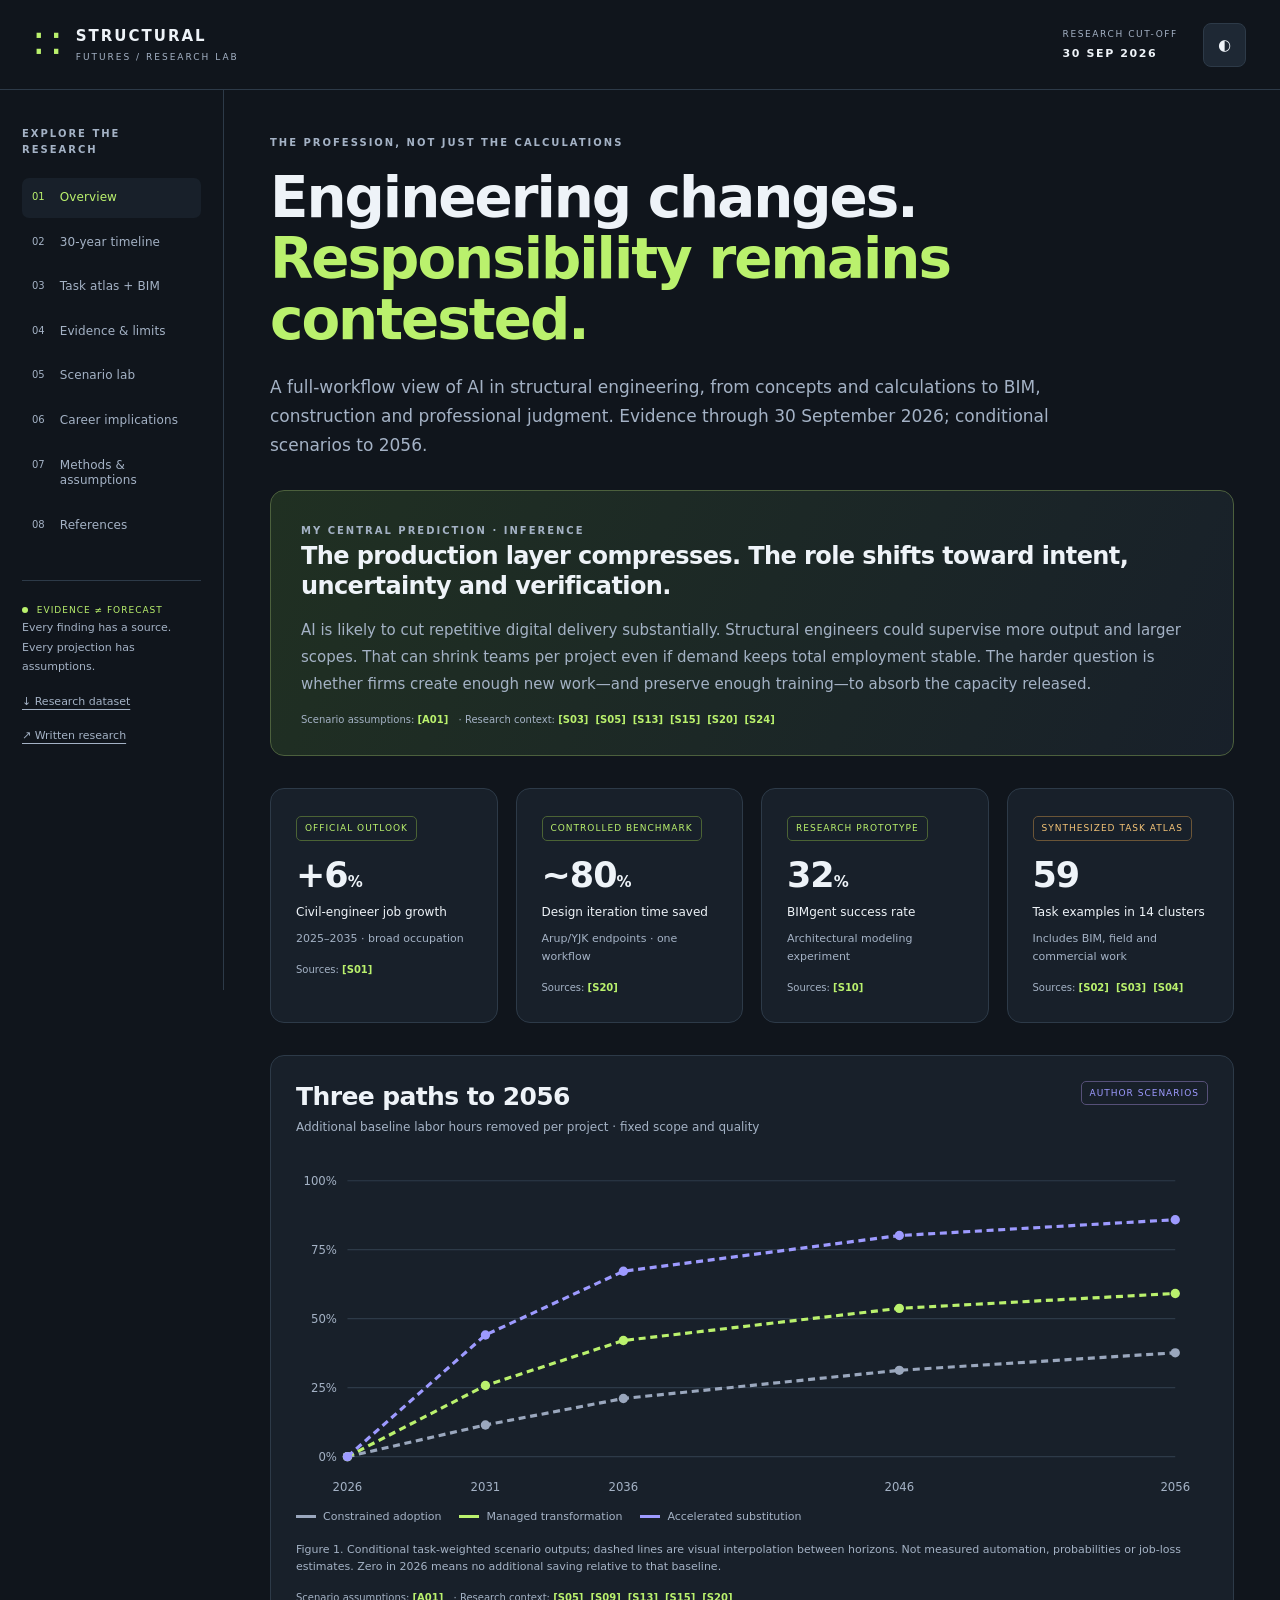
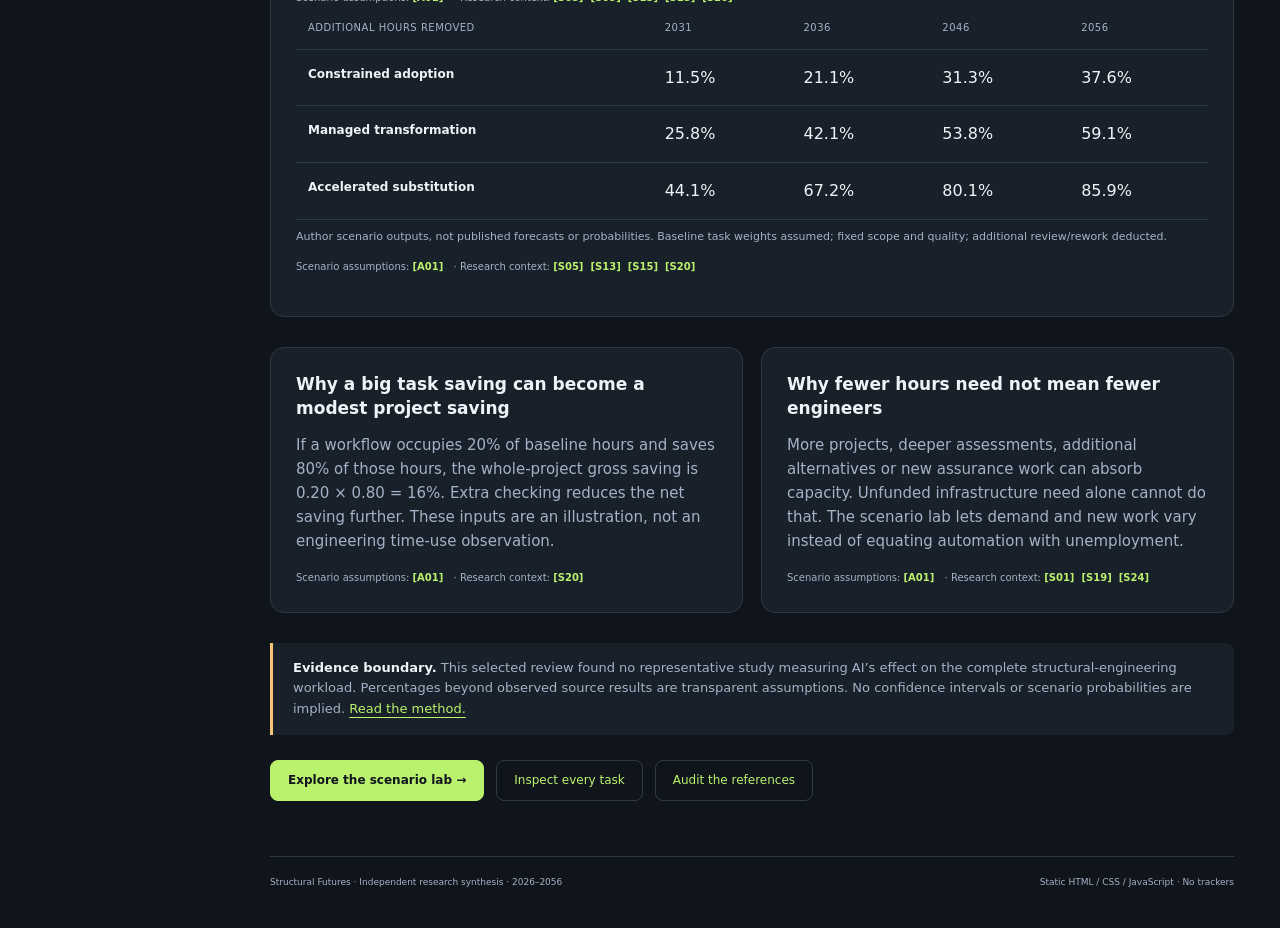
==== index.html @ 001694ef "Publish cited structural engineering AI dashboard and transparent 2026–2056 scenarios" ====
<!doctype html>
<html lang="en">
<head>
<meta charset="utf-8"><meta name="viewport" content="width=device-width,initial-scale=1">
<meta name="theme-color" content="#10151c"><meta name="description" content="Structural engineering in the age of AI: sourced research, a full task atlas including BIM, and transparent scenarios from 2026 to 2056.">
<title>Structural Futures — Engineering in the age of AI</title>
<link rel="stylesheet" href="styles.css">
<script defer src="data/research.js"></script><script defer src="model.js"></script><script defer src="app.js"></script>
</head>
<body>
<a class="skip" href="#main">Skip to content</a>
<header><a class="brand" href="#overview" aria-label="Structural Futures home"><span class="brand-mark" aria-hidden="true">∷</span><span>STRUCTURAL<span class="brand-sub">FUTURES / RESEARCH LAB</span></span></a><div class="header-right"><span class="status">RESEARCH CUT-OFF <b>30 SEP 2026</b></span><button id="theme" aria-label="Switch to light theme" title="Switch theme">◐</button></div></header>
<div class="shell"><aside><p class="nav-label">EXPLORE THE RESEARCH</p><nav aria-label="Research sections">
<a href="#overview">01 <span>Overview</span></a><a href="#timeline">02 <span>30-year timeline</span></a><a href="#tasks">03 <span>Task atlas + BIM</span></a><a href="#evidence">04 <span>Evidence & limits</span></a><a href="#scenarios">05 <span>Scenario lab</span></a><a href="#career">06 <span>Career implications</span></a><a href="#methods">07 <span>Methods & assumptions</span></a><a href="#references">08 <span>References</span></a>
</nav><div class="aside-note"><span class="dot"></span> EVIDENCE ≠ FORECAST<p>Every finding has a source.<br>Every projection has assumptions.</p></div><a class="download-link" href="data/research.json" download>↓ Research dataset</a><a class="download-link" href="RESEARCH.md">↗ Written research</a></aside>
<main id="main" tabindex="-1"><div id="content"></div><footer>Structural Futures · Independent research synthesis · 2026–2056 <span>Static HTML / CSS / JavaScript · No trackers</span></footer></main></div>
<noscript><p class="noscript">Enable JavaScript to explore the dashboard, or open <a href="RESEARCH.md">the complete written research</a>.</p></noscript>
</body></html>
---- styles.css ----
:root{color-scheme:dark;--bg:#10151c;--panel:#18202a;--panel2:#1e2834;--ink:#eef3f8;--muted:#a4b2c5;--line:#2d3a48;--lime:#baf16d;--violet:#9d9aff;--amber:#f5c477;--nav:224px;--radius:14px}
*{box-sizing:border-box}html{scroll-behavior:smooth}body{margin:0;background:var(--bg);color:var(--ink);font-family:Inter,ui-sans-serif,system-ui,-apple-system,BlinkMacSystemFont,"Segoe UI",sans-serif;line-height:1.6;font-size:15px}a{color:var(--lime);text-underline-offset:4px}button,input,select{font:inherit}button,select{cursor:pointer}button{background:var(--panel2);color:var(--ink);border:1px solid var(--line);border-radius:8px;padding:9px 14px}button:hover{border-color:var(--lime)}button:focus-visible,a:focus-visible,input:focus-visible,select:focus-visible,summary:focus-visible{outline:2px solid var(--lime);outline-offset:4px}header{height:90px;padding:0 34px;display:flex;align-items:center;justify-content:space-between;border-bottom:1px solid var(--line)}.brand{display:flex;align-items:center;gap:13px;color:var(--ink);text-decoration:none;font-weight:750;letter-spacing:2px;font-size:15px;line-height:1.4}.brand-mark{font-size:42px;color:var(--lime);font-weight:400}.brand-sub{display:block;font-size:9px;letter-spacing:2px;color:var(--muted);font-weight:500;margin-top:4px}.header-right{display:flex;align-items:center;gap:25px}.status{font-size:9px;letter-spacing:1.6px;color:var(--muted);display:grid}.status b{font-size:11px;color:var(--ink);margin-top:4px}.shell{display:flex;max-width:1800px;margin:auto}aside{flex:0 0 var(--nav);padding:36px 22px;border-right:1px solid var(--line);position:sticky;top:0;height:100vh}.nav-label,.eyebrow{font-size:10px;letter-spacing:2px;font-weight:650;color:var(--muted)}nav{display:grid;gap:5px;margin-top:20px}nav a{display:flex;gap:15px;color:var(--muted);text-decoration:none;font-size:10px;padding:12px 10px;border-radius:7px;line-height:1.3}nav a span{font-size:12px;letter-spacing:.1px}nav a.active{color:var(--lime);background:var(--panel)}nav a:hover{background:var(--panel)}.aside-note{border-top:1px solid var(--line);margin-top:35px;padding-top:22px;font-size:9px;letter-spacing:1px;color:var(--lime)}.aside-note p{font-size:11px;color:var(--muted);letter-spacing:0;line-height:1.8}.dot{display:inline-block;width:6px;height:6px;border-radius:50%;background:var(--lime);margin-right:5px}.download-link{display:block;font-size:11px;margin-top:16px;color:var(--muted)}main{min-width:0;flex:1;padding:45px 46px 20px}#content{max-width:1190px;margin:auto}h1,h2,h3,h4,p{margin-top:0}h1{font-size:clamp(36px,4.4vw,63px);line-height:1.08;letter-spacing:-2px;font-weight:650;margin:17px 0 23px}h2{font-size:25px;letter-spacing:-.6px;line-height:1.25;margin-bottom:16px}h3{font-size:17px;line-height:1.4;margin-bottom:12px}h4{font-size:13px}p{color:var(--muted)}.lead{font-size:17px;max-width:800px;line-height:1.7}.accent{color:var(--lime)}.section-intro{margin-bottom:30px}.tag,.badge{font-size:9px;text-transform:uppercase;letter-spacing:1px;padding:5px 8px;border:1px solid var(--line);border-radius:5px;color:var(--muted);display:inline-block;line-height:1.4}.badge.observed{color:var(--lime);border-color:#4b6335}.badge.forecast{color:var(--violet);border-color:#565078}.badge.inference{color:var(--amber);border-color:#6b5537}.card{background:var(--panel);border:1px solid var(--line);border-radius:var(--radius);padding:25px;min-width:0}.grid{display:grid;gap:18px}.grid.two{grid-template-columns:repeat(2,minmax(0,1fr))}.grid.three{grid-template-columns:repeat(3,minmax(0,1fr))}.grid.four{grid-template-columns:repeat(4,minmax(0,1fr))}.stats{margin:32px 0}.metric{font-size:35px;font-weight:650;letter-spacing:-1px;line-height:1.3;margin:12px 0 5px}.metric small{font-size:15px}.stat-label{color:var(--ink);font-size:12px}.stat-note{font-size:11px;color:var(--muted);margin:8px 0}.citations{font-size:10px;color:var(--muted);margin-top:12px;line-height:1.9}.citations a{color:var(--lime);white-space:nowrap;text-decoration:none;margin-right:7px;font-weight:650}.citations a:hover{text-decoration:underline}.block{margin:30px 0}.section-head{display:flex;align-items:flex-start;justify-content:space-between;gap:16px;margin-bottom:18px}.section-head h2{margin:0}.section-head p{font-size:12px;margin:6px 0 0}.notice{border-left:3px solid var(--amber);padding:15px 20px;background:var(--panel);font-size:13px;border-radius:0 8px 8px 0;margin:25px 0;color:var(--muted)}.notice strong{color:var(--ink)}.thesis{padding:26px 30px;border:1px solid #4c603d;background:linear-gradient(115deg,#203022,var(--panel));border-radius:var(--radius)}.thesis p{font-size:15px;line-height:1.8;margin:10px 0}.thesis h2{font-size:24px;color:var(--ink)}figure{margin:0;min-width:0}figcaption{font-size:11px;color:var(--muted);margin-top:15px}.chart{width:100%;display:block;overflow:visible}.legend{display:flex;flex-wrap:wrap;gap:18px;font-size:11px;color:var(--muted);margin:8px 0}.legend i{width:20px;height:3px;display:inline-block;vertical-align:middle;margin-right:7px}.table-wrap{overflow:auto}table{width:100%;border-collapse:collapse;font-size:12px;text-align:left}th{color:var(--muted);font-weight:500;font-size:10px;letter-spacing:.5px;text-transform:uppercase;padding:13px 12px;border-bottom:1px solid var(--line)}td{padding:15px 12px;border-bottom:1px solid var(--line);vertical-align:top}caption{text-align:left;color:var(--muted);font-size:11px;padding:8px 0 15px;caption-side:bottom}td strong{color:var(--ink)}.forecast-table td:nth-child(n+2){font-variant-numeric:tabular-nums;font-size:16px;color:var(--ink)}.controls{display:flex;flex-wrap:wrap;gap:12px;align-items:center}.controls label{font-size:11px;color:var(--muted)}select,input[type=search],input[type=number]{color:var(--ink);background:var(--bg);border:1px solid var(--line);padding:9px 11px;border-radius:7px;max-width:100%}.controls select{min-width:160px}.controls input[type=search]{min-width:220px;flex:1}.controls button.selected{color:var(--lime);border-color:var(--lime)}.timeline{display:grid;gap:18px}.timeline-row{display:grid;grid-template-columns:115px 1fr;gap:20px}.year{font-size:30px;color:var(--lime);font-weight:650;padding-top:20px;border-top:1px solid var(--line);letter-spacing:-1px}.year small{display:block;font-size:10px;color:var(--muted);font-weight:400;letter-spacing:0;margin-top:5px}.timeline-details{display:grid;grid-template-columns:1fr 1fr;gap:20px;border-top:1px solid var(--line);padding-top:15px;margin-top:20px}.timeline-details p{font-size:12px;margin:0}.timeline-details h4{margin-bottom:6px}.confidence{font-size:10px;color:var(--violet);margin-bottom:10px}.task{margin-bottom:14px}.task summary{cursor:pointer;display:flex;align-items:center;justify-content:space-between;gap:14px;list-style:none}.task summary::-webkit-details-marker{display:none}.task summary::after{content:'+';font-size:24px;color:var(--lime)}.task[open] summary::after{content:'−'}.task summary h3{margin:0}.task summary small{display:block;color:var(--muted);font-size:10px;font-weight:400;margin-top:5px}.task-body{border-top:1px solid var(--line);margin-top:18px;padding-top:18px}.task-body ul{padding-left:19px;font-size:12px;color:var(--muted);margin-top:0}.task-body li{margin-bottom:6px}.task-cols{display:grid;grid-template-columns:1fr 1fr;gap:22px}.task-body p{font-size:12px}.task-body h4{margin:12px 0 6px}.mini-bar{height:6px;background:var(--line);border-radius:6px;overflow:hidden}.mini-bar span{display:block;height:100%;background:var(--lime)}.weight-field{display:flex;align-items:center;gap:12px;margin-top:15px;color:var(--muted);font-size:11px}.weight-field input{width:75px}.source-card{margin-bottom:14px;scroll-margin-top:20px}.source-card.highlight{border-color:var(--lime)}.source-top{display:flex;justify-content:space-between;gap:15px;align-items:flex-start}.source-id{font-size:12px;color:var(--lime);font-family:monospace}.source-card h3{font-size:16px;margin:8px 0 7px}.source-meta{font-size:11px;color:var(--muted);margin-bottom:15px}.source-card p{font-size:12px;margin-bottom:9px}.source-card b{color:var(--ink)}.source-card .source-open{font-size:11px;white-space:nowrap}.evidence-card .metric{font-size:29px}.evidence-card p{font-size:12px}.evidence-card .limitation{padding-top:12px;border-top:1px solid var(--line);margin-top:12px}.range-field{margin:20px 0}.range-field label{display:flex;justify-content:space-between;font-size:12px;color:var(--muted);margin-bottom:9px}.range-field output{color:var(--lime);font-weight:650}input[type=range]{width:100%;accent-color:var(--lime)}.model-kpis{margin:20px 0}.model-kpis .card{padding:18px}.model-kpis .metric{font-size:30px}.scenario-card.selected{border-color:var(--lime)}.scenario-card button{margin-top:12px}.scenario-card p{font-size:12px}.scenario-card h3{font-size:15px}.formula{background:var(--bg);padding:20px;border:1px solid var(--line);border-radius:8px;color:var(--lime);font-size:18px;line-height:1.7;overflow:auto}.term-list{display:grid;grid-template-columns:40px 1fr;gap:8px 15px;font-size:12px;margin:18px 0}.term-list dt{color:var(--lime);font-family:monospace}.term-list dd{margin:0;color:var(--muted)}.check-list{padding-left:18px;font-size:13px;color:var(--muted)}.check-list li{margin-bottom:12px}.career-grid .card p{font-size:13px}.stage-number{font-size:11px;color:var(--lime);margin-bottom:10px}.chart-grid{display:grid;grid-template-columns:1.5fr 1fr;gap:20px}.empty{padding:30px;color:var(--muted)}.pillar{border-top:1px solid var(--line);padding:16px 0}.pillar h3{font-size:14px}.pillar p{font-size:12px}.button-row{display:flex;gap:12px;margin-top:24px;flex-wrap:wrap}.button-row a{padding:10px 17px;border:1px solid var(--line);border-radius:8px;text-decoration:none;font-size:12px}.button-row a:first-child{background:var(--lime);color:#10151c;border-color:var(--lime);font-weight:650}footer{max-width:1190px;margin:55px auto 0;padding:18px 0;border-top:1px solid var(--line);color:var(--muted);font-size:9px;display:flex;justify-content:space-between;gap:20px}.skip{position:absolute;left:15px;top:-70px;background:var(--lime);color:#111;padding:10px;z-index:10}.skip:focus{top:10px}.noscript{padding:30px}.subtle{font-size:11px}.strong{color:var(--ink)}.evidence-links{font-size:12px}.weight-total{font-size:11px;color:var(--muted);margin:15px 0}.table-note{color:var(--muted);font-size:11px}.light{color-scheme:light;--bg:#f3f5f0;--panel:#fff;--panel2:#edf1e9;--ink:#1f2a27;--muted:#5f6c63;--line:#d8dfd4;--lime:#477720;--violet:#625bb2;--amber:#926118}.light .thesis{background:linear-gradient(115deg,#e2ebd5,#fff)}.light .button-row a:first-child{color:#fff}.light .badge.observed{border-color:#9cbb87}.light .badge.forecast{border-color:#c1bcde}.light .badge.inference{border-color:#cfb98e}.light .skip{color:#fff}
@media(min-width:1500px){main{padding:55px 62px}}@media(max-width:1100px){:root{--nav:195px}main{padding:35px 26px}.grid.four{grid-template-columns:repeat(2,minmax(0,1fr))}.chart-grid{grid-template-columns:1fr}.grid.three{grid-template-columns:1fr}h1{font-size:45px}.grid.two{gap:15px}}@media(max-width:750px){header{height:75px;padding:0 18px}.status{display:none}.header-right{gap:10px}.shell{display:block}aside{position:static;height:auto;border-right:0;border-bottom:1px solid var(--line);padding:12px 15px}.nav-label,.aside-note,.download-link{display:none}nav{display:flex;overflow-x:auto;gap:6px;margin:0;padding:3px}nav a{flex:0 0 auto;padding:10px;font-size:9px;gap:8px}nav a span{font-size:11px}main{padding:28px 18px 15px}h1{font-size:39px;letter-spacing:-1.4px}.lead{font-size:15px}.card{padding:19px}.grid.two{grid-template-columns:1fr}.grid.four{gap:10px}.stats .card{padding:16px}.metric{font-size:30px}.stat-label{font-size:11px}.timeline-row{grid-template-columns:1fr;gap:10px}.year{padding-top:15px}.year small{display:inline;margin-left:12px}.timeline-details,.task-cols{grid-template-columns:1fr;gap:10px}.section-head{display:block}.section-head .controls{margin-top:15px}.controls input[type=search]{min-width:0;width:100%}.controls select{min-width:0;flex:1}.source-top{flex-wrap:wrap}.source-open{white-space:normal}.thesis{padding:21px}.section-head .badge{margin-top:12px}footer{display:block}footer span{display:block;margin-top:5px}.formula{font-size:15px}.brand{font-size:13px}.brand-sub{font-size:8px}td,th{padding:12px 9px}}
@media print{header,aside,footer,.controls,.button-row,#theme{display:none}body{background:white;color:black}main{padding:0}.card,.thesis,.notice{background:white;border-color:#ccc;break-inside:avoid}p,figcaption,.citations,.stat-note{color:#333}h1{font-size:32px}.chart text{fill:#333}a{color:#222}.grid.three{grid-template-columns:repeat(3,1fr)}.light{--bg:white;--ink:black;--muted:#333;--line:#ccc}.task-body{display:block}}
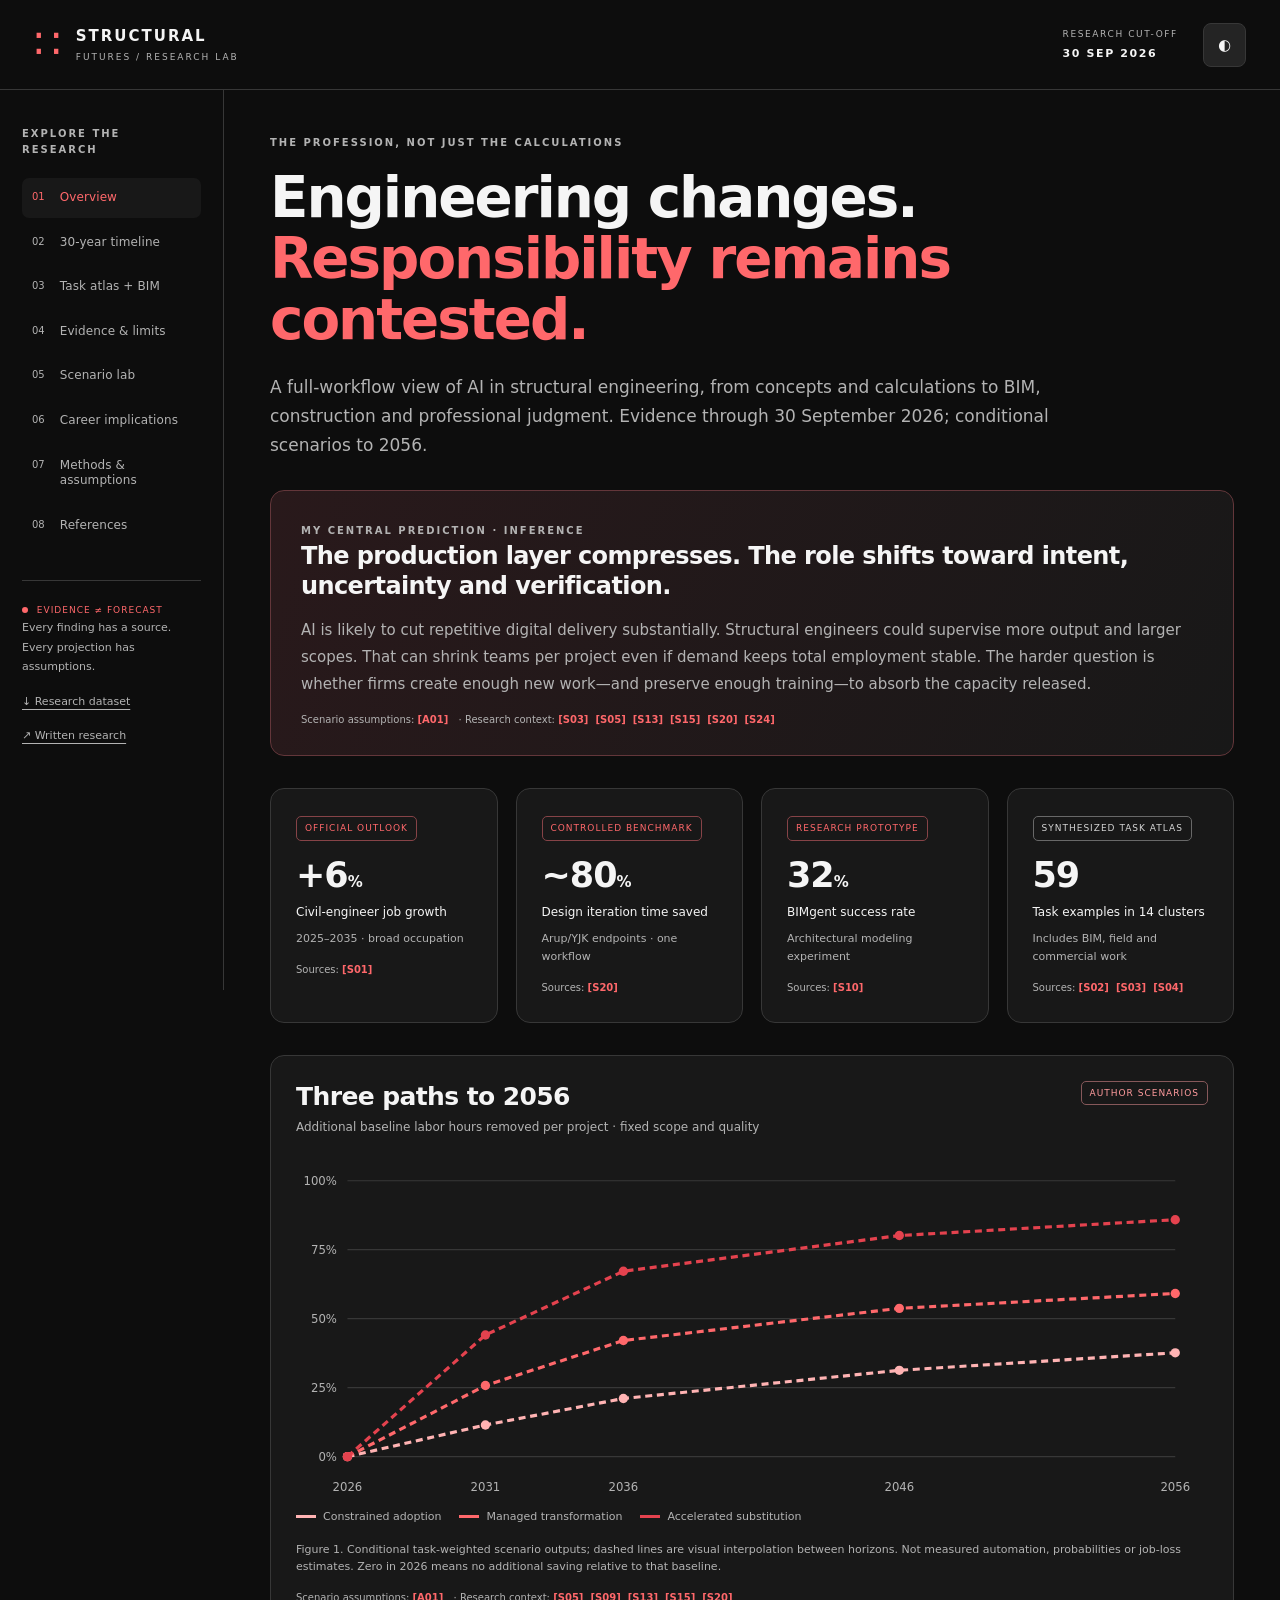
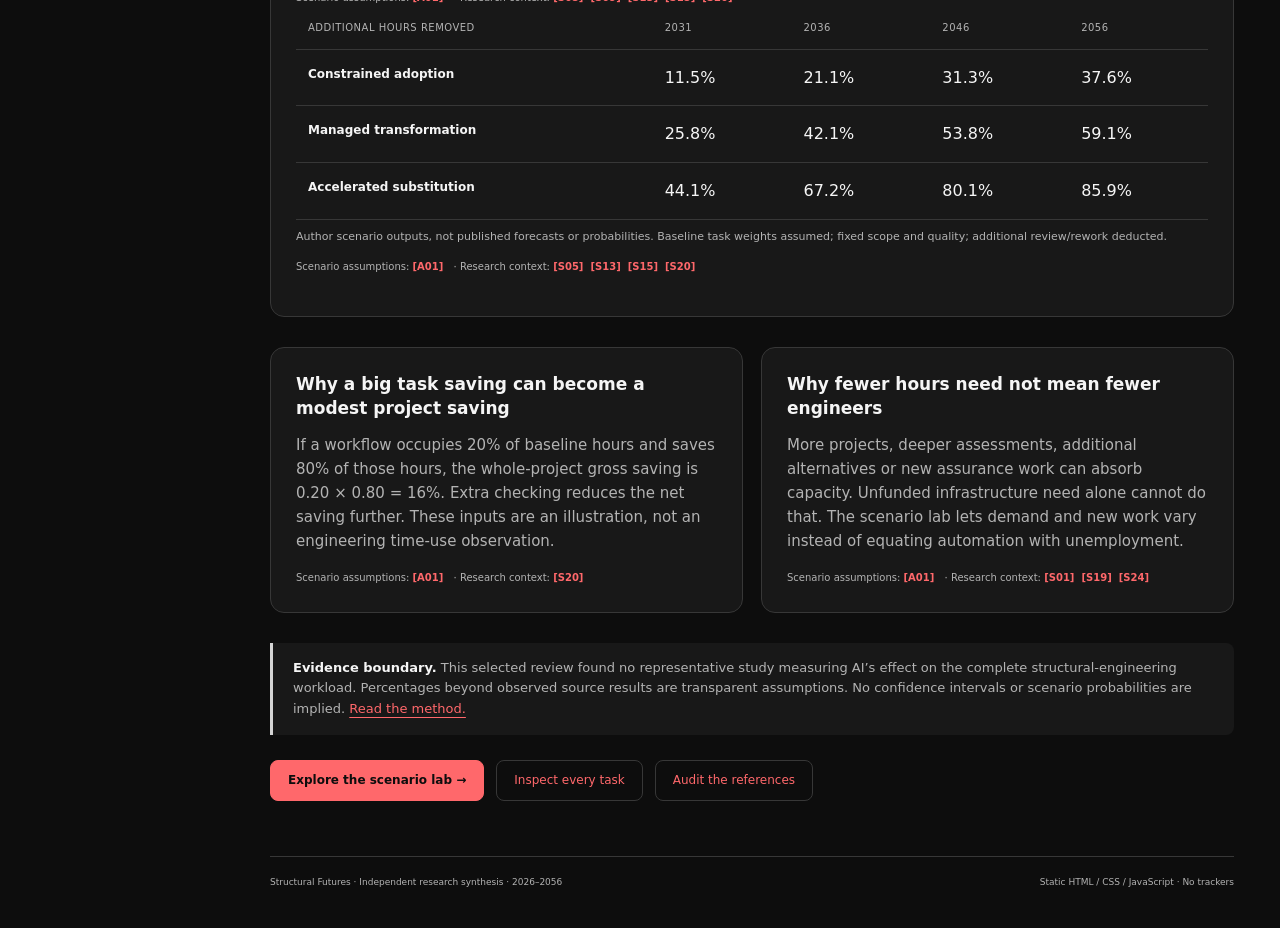
==== commit 3ee82726: "Use red accents and neutral black dashboard palette" ====
--- a/index.html
+++ b/index.html
@@ -2,10 +2,10 @@
 <html lang="en">
 <head>
 <meta charset="utf-8"><meta name="viewport" content="width=device-width,initial-scale=1">
-<meta name="theme-color" content="#10151c"><meta name="description" content="Structural engineering in the age of AI: sourced research, a full task atlas including BIM, and transparent scenarios from 2026 to 2056.">
+<meta name="theme-color" content="#0d0d0d"><meta name="description" content="Structural engineering in the age of AI: sourced research, a full task atlas including BIM, and transparent scenarios from 2026 to 2056.">
 <title>Structural Futures — Engineering in the age of AI</title>
-<link rel="stylesheet" href="styles.css">
-<script defer src="data/research.js"></script><script defer src="model.js"></script><script defer src="app.js"></script>
+<link rel="stylesheet" href="styles.css?v=20260930-red1">
+<script defer src="data/research.js?v=20260930-red1"></script><script defer src="model.js?v=20260930-red1"></script><script defer src="app.js?v=20260930-red1"></script>
 </head>
 <body>
 <a class="skip" href="#main">Skip to content</a>
--- a/styles.css
+++ b/styles.css
@@ -1,4 +1,4 @@
-:root{color-scheme:dark;--bg:#10151c;--panel:#18202a;--panel2:#1e2834;--ink:#eef3f8;--muted:#a4b2c5;--line:#2d3a48;--lime:#baf16d;--violet:#9d9aff;--amber:#f5c477;--nav:224px;--radius:14px}
-*{box-sizing:border-box}html{scroll-behavior:smooth}body{margin:0;background:var(--bg);color:var(--ink);font-family:Inter,ui-sans-serif,system-ui,-apple-system,BlinkMacSystemFont,"Segoe UI",sans-serif;line-height:1.6;font-size:15px}a{color:var(--lime);text-underline-offset:4px}button,input,select{font:inherit}button,select{cursor:pointer}button{background:var(--panel2);color:var(--ink);border:1px solid var(--line);border-radius:8px;padding:9px 14px}button:hover{border-color:var(--lime)}button:focus-visible,a:focus-visible,input:focus-visible,select:focus-visible,summary:focus-visible{outline:2px solid var(--lime);outline-offset:4px}header{height:90px;padding:0 34px;display:flex;align-items:center;justify-content:space-between;border-bottom:1px solid var(--line)}.brand{display:flex;align-items:center;gap:13px;color:var(--ink);text-decoration:none;font-weight:750;letter-spacing:2px;font-size:15px;line-height:1.4}.brand-mark{font-size:42px;color:var(--lime);font-weight:400}.brand-sub{display:block;font-size:9px;letter-spacing:2px;color:var(--muted);font-weight:500;margin-top:4px}.header-right{display:flex;align-items:center;gap:25px}.status{font-size:9px;letter-spacing:1.6px;color:var(--muted);display:grid}.status b{font-size:11px;color:var(--ink);margin-top:4px}.shell{display:flex;max-width:1800px;margin:auto}aside{flex:0 0 var(--nav);padding:36px 22px;border-right:1px solid var(--line);position:sticky;top:0;height:100vh}.nav-label,.eyebrow{font-size:10px;letter-spacing:2px;font-weight:650;color:var(--muted)}nav{display:grid;gap:5px;margin-top:20px}nav a{display:flex;gap:15px;color:var(--muted);text-decoration:none;font-size:10px;padding:12px 10px;border-radius:7px;line-height:1.3}nav a span{font-size:12px;letter-spacing:.1px}nav a.active{color:var(--lime);background:var(--panel)}nav a:hover{background:var(--panel)}.aside-note{border-top:1px solid var(--line);margin-top:35px;padding-top:22px;font-size:9px;letter-spacing:1px;color:var(--lime)}.aside-note p{font-size:11px;color:var(--muted);letter-spacing:0;line-height:1.8}.dot{display:inline-block;width:6px;height:6px;border-radius:50%;background:var(--lime);margin-right:5px}.download-link{display:block;font-size:11px;margin-top:16px;color:var(--muted)}main{min-width:0;flex:1;padding:45px 46px 20px}#content{max-width:1190px;margin:auto}h1,h2,h3,h4,p{margin-top:0}h1{font-size:clamp(36px,4.4vw,63px);line-height:1.08;letter-spacing:-2px;font-weight:650;margin:17px 0 23px}h2{font-size:25px;letter-spacing:-.6px;line-height:1.25;margin-bottom:16px}h3{font-size:17px;line-height:1.4;margin-bottom:12px}h4{font-size:13px}p{color:var(--muted)}.lead{font-size:17px;max-width:800px;line-height:1.7}.accent{color:var(--lime)}.section-intro{margin-bottom:30px}.tag,.badge{font-size:9px;text-transform:uppercase;letter-spacing:1px;padding:5px 8px;border:1px solid var(--line);border-radius:5px;color:var(--muted);display:inline-block;line-height:1.4}.badge.observed{color:var(--lime);border-color:#4b6335}.badge.forecast{color:var(--violet);border-color:#565078}.badge.inference{color:var(--amber);border-color:#6b5537}.card{background:var(--panel);border:1px solid var(--line);border-radius:var(--radius);padding:25px;min-width:0}.grid{display:grid;gap:18px}.grid.two{grid-template-columns:repeat(2,minmax(0,1fr))}.grid.three{grid-template-columns:repeat(3,minmax(0,1fr))}.grid.four{grid-template-columns:repeat(4,minmax(0,1fr))}.stats{margin:32px 0}.metric{font-size:35px;font-weight:650;letter-spacing:-1px;line-height:1.3;margin:12px 0 5px}.metric small{font-size:15px}.stat-label{color:var(--ink);font-size:12px}.stat-note{font-size:11px;color:var(--muted);margin:8px 0}.citations{font-size:10px;color:var(--muted);margin-top:12px;line-height:1.9}.citations a{color:var(--lime);white-space:nowrap;text-decoration:none;margin-right:7px;font-weight:650}.citations a:hover{text-decoration:underline}.block{margin:30px 0}.section-head{display:flex;align-items:flex-start;justify-content:space-between;gap:16px;margin-bottom:18px}.section-head h2{margin:0}.section-head p{font-size:12px;margin:6px 0 0}.notice{border-left:3px solid var(--amber);padding:15px 20px;background:var(--panel);font-size:13px;border-radius:0 8px 8px 0;margin:25px 0;color:var(--muted)}.notice strong{color:var(--ink)}.thesis{padding:26px 30px;border:1px solid #4c603d;background:linear-gradient(115deg,#203022,var(--panel));border-radius:var(--radius)}.thesis p{font-size:15px;line-height:1.8;margin:10px 0}.thesis h2{font-size:24px;color:var(--ink)}figure{margin:0;min-width:0}figcaption{font-size:11px;color:var(--muted);margin-top:15px}.chart{width:100%;display:block;overflow:visible}.legend{display:flex;flex-wrap:wrap;gap:18px;font-size:11px;color:var(--muted);margin:8px 0}.legend i{width:20px;height:3px;display:inline-block;vertical-align:middle;margin-right:7px}.table-wrap{overflow:auto}table{width:100%;border-collapse:collapse;font-size:12px;text-align:left}th{color:var(--muted);font-weight:500;font-size:10px;letter-spacing:.5px;text-transform:uppercase;padding:13px 12px;border-bottom:1px solid var(--line)}td{padding:15px 12px;border-bottom:1px solid var(--line);vertical-align:top}caption{text-align:left;color:var(--muted);font-size:11px;padding:8px 0 15px;caption-side:bottom}td strong{color:var(--ink)}.forecast-table td:nth-child(n+2){font-variant-numeric:tabular-nums;font-size:16px;color:var(--ink)}.controls{display:flex;flex-wrap:wrap;gap:12px;align-items:center}.controls label{font-size:11px;color:var(--muted)}select,input[type=search],input[type=number]{color:var(--ink);background:var(--bg);border:1px solid var(--line);padding:9px 11px;border-radius:7px;max-width:100%}.controls select{min-width:160px}.controls input[type=search]{min-width:220px;flex:1}.controls button.selected{color:var(--lime);border-color:var(--lime)}.timeline{display:grid;gap:18px}.timeline-row{display:grid;grid-template-columns:115px 1fr;gap:20px}.year{font-size:30px;color:var(--lime);font-weight:650;padding-top:20px;border-top:1px solid var(--line);letter-spacing:-1px}.year small{display:block;font-size:10px;color:var(--muted);font-weight:400;letter-spacing:0;margin-top:5px}.timeline-details{display:grid;grid-template-columns:1fr 1fr;gap:20px;border-top:1px solid var(--line);padding-top:15px;margin-top:20px}.timeline-details p{font-size:12px;margin:0}.timeline-details h4{margin-bottom:6px}.confidence{font-size:10px;color:var(--violet);margin-bottom:10px}.task{margin-bottom:14px}.task summary{cursor:pointer;display:flex;align-items:center;justify-content:space-between;gap:14px;list-style:none}.task summary::-webkit-details-marker{display:none}.task summary::after{content:'+';font-size:24px;color:var(--lime)}.task[open] summary::after{content:'−'}.task summary h3{margin:0}.task summary small{display:block;color:var(--muted);font-size:10px;font-weight:400;margin-top:5px}.task-body{border-top:1px solid var(--line);margin-top:18px;padding-top:18px}.task-body ul{padding-left:19px;font-size:12px;color:var(--muted);margin-top:0}.task-body li{margin-bottom:6px}.task-cols{display:grid;grid-template-columns:1fr 1fr;gap:22px}.task-body p{font-size:12px}.task-body h4{margin:12px 0 6px}.mini-bar{height:6px;background:var(--line);border-radius:6px;overflow:hidden}.mini-bar span{display:block;height:100%;background:var(--lime)}.weight-field{display:flex;align-items:center;gap:12px;margin-top:15px;color:var(--muted);font-size:11px}.weight-field input{width:75px}.source-card{margin-bottom:14px;scroll-margin-top:20px}.source-card.highlight{border-color:var(--lime)}.source-top{display:flex;justify-content:space-between;gap:15px;align-items:flex-start}.source-id{font-size:12px;color:var(--lime);font-family:monospace}.source-card h3{font-size:16px;margin:8px 0 7px}.source-meta{font-size:11px;color:var(--muted);margin-bottom:15px}.source-card p{font-size:12px;margin-bottom:9px}.source-card b{color:var(--ink)}.source-card .source-open{font-size:11px;white-space:nowrap}.evidence-card .metric{font-size:29px}.evidence-card p{font-size:12px}.evidence-card .limitation{padding-top:12px;border-top:1px solid var(--line);margin-top:12px}.range-field{margin:20px 0}.range-field label{display:flex;justify-content:space-between;font-size:12px;color:var(--muted);margin-bottom:9px}.range-field output{color:var(--lime);font-weight:650}input[type=range]{width:100%;accent-color:var(--lime)}.model-kpis{margin:20px 0}.model-kpis .card{padding:18px}.model-kpis .metric{font-size:30px}.scenario-card.selected{border-color:var(--lime)}.scenario-card button{margin-top:12px}.scenario-card p{font-size:12px}.scenario-card h3{font-size:15px}.formula{background:var(--bg);padding:20px;border:1px solid var(--line);border-radius:8px;color:var(--lime);font-size:18px;line-height:1.7;overflow:auto}.term-list{display:grid;grid-template-columns:40px 1fr;gap:8px 15px;font-size:12px;margin:18px 0}.term-list dt{color:var(--lime);font-family:monospace}.term-list dd{margin:0;color:var(--muted)}.check-list{padding-left:18px;font-size:13px;color:var(--muted)}.check-list li{margin-bottom:12px}.career-grid .card p{font-size:13px}.stage-number{font-size:11px;color:var(--lime);margin-bottom:10px}.chart-grid{display:grid;grid-template-columns:1.5fr 1fr;gap:20px}.empty{padding:30px;color:var(--muted)}.pillar{border-top:1px solid var(--line);padding:16px 0}.pillar h3{font-size:14px}.pillar p{font-size:12px}.button-row{display:flex;gap:12px;margin-top:24px;flex-wrap:wrap}.button-row a{padding:10px 17px;border:1px solid var(--line);border-radius:8px;text-decoration:none;font-size:12px}.button-row a:first-child{background:var(--lime);color:#10151c;border-color:var(--lime);font-weight:650}footer{max-width:1190px;margin:55px auto 0;padding:18px 0;border-top:1px solid var(--line);color:var(--muted);font-size:9px;display:flex;justify-content:space-between;gap:20px}.skip{position:absolute;left:15px;top:-70px;background:var(--lime);color:#111;padding:10px;z-index:10}.skip:focus{top:10px}.noscript{padding:30px}.subtle{font-size:11px}.strong{color:var(--ink)}.evidence-links{font-size:12px}.weight-total{font-size:11px;color:var(--muted);margin:15px 0}.table-note{color:var(--muted);font-size:11px}.light{color-scheme:light;--bg:#f3f5f0;--panel:#fff;--panel2:#edf1e9;--ink:#1f2a27;--muted:#5f6c63;--line:#d8dfd4;--lime:#477720;--violet:#625bb2;--amber:#926118}.light .thesis{background:linear-gradient(115deg,#e2ebd5,#fff)}.light .button-row a:first-child{color:#fff}.light .badge.observed{border-color:#9cbb87}.light .badge.forecast{border-color:#c1bcde}.light .badge.inference{border-color:#cfb98e}.light .skip{color:#fff}
+:root{color-scheme:dark;--bg:#0d0d0d;--panel:#181818;--panel2:#242424;--ink:#f5f5f5;--muted:#b3b3b3;--line:#373737;--accent:#ff686b;--forecast:#ff9b9d;--inference:#d4d4d4;--scenario-slow:#ffb3b3;--scenario-central:#ff686b;--scenario-fast:#e4424e;--nav:224px;--radius:14px}
+*{box-sizing:border-box}html{scroll-behavior:smooth}body{margin:0;background:var(--bg);color:var(--ink);font-family:Inter,ui-sans-serif,system-ui,-apple-system,BlinkMacSystemFont,"Segoe UI",sans-serif;line-height:1.6;font-size:15px}a{color:var(--accent);text-underline-offset:4px}button,input,select{font:inherit}button,select{cursor:pointer}button{background:var(--panel2);color:var(--ink);border:1px solid var(--line);border-radius:8px;padding:9px 14px}button:hover{border-color:var(--accent)}button:focus-visible,a:focus-visible,input:focus-visible,select:focus-visible,summary:focus-visible{outline:2px solid var(--accent);outline-offset:4px}header{height:90px;padding:0 34px;display:flex;align-items:center;justify-content:space-between;border-bottom:1px solid var(--line)}.brand{display:flex;align-items:center;gap:13px;color:var(--ink);text-decoration:none;font-weight:750;letter-spacing:2px;font-size:15px;line-height:1.4}.brand-mark{font-size:42px;color:var(--accent);font-weight:400}.brand-sub{display:block;font-size:9px;letter-spacing:2px;color:var(--muted);font-weight:500;margin-top:4px}.header-right{display:flex;align-items:center;gap:25px}.status{font-size:9px;letter-spacing:1.6px;color:var(--muted);display:grid}.status b{font-size:11px;color:var(--ink);margin-top:4px}.shell{display:flex;max-width:1800px;margin:auto}aside{flex:0 0 var(--nav);padding:36px 22px;border-right:1px solid var(--line);position:sticky;top:0;height:100vh}.nav-label,.eyebrow{font-size:10px;letter-spacing:2px;font-weight:650;color:var(--muted)}nav{display:grid;gap:5px;margin-top:20px}nav a{display:flex;gap:15px;color:var(--muted);text-decoration:none;font-size:10px;padding:12px 10px;border-radius:7px;line-height:1.3}nav a span{font-size:12px;letter-spacing:.1px}nav a.active{color:var(--accent);background:var(--panel)}nav a:hover{background:var(--panel)}.aside-note{border-top:1px solid var(--line);margin-top:35px;padding-top:22px;font-size:9px;letter-spacing:1px;color:var(--accent)}.aside-note p{font-size:11px;color:var(--muted);letter-spacing:0;line-height:1.8}.dot{display:inline-block;width:6px;height:6px;border-radius:50%;background:var(--accent);margin-right:5px}.download-link{display:block;font-size:11px;margin-top:16px;color:var(--muted)}main{min-width:0;flex:1;padding:45px 46px 20px}#content{max-width:1190px;margin:auto}h1,h2,h3,h4,p{margin-top:0}h1{font-size:clamp(36px,4.4vw,63px);line-height:1.08;letter-spacing:-2px;font-weight:650;margin:17px 0 23px}h2{font-size:25px;letter-spacing:-.6px;line-height:1.25;margin-bottom:16px}h3{font-size:17px;line-height:1.4;margin-bottom:12px}h4{font-size:13px}p{color:var(--muted)}.lead{font-size:17px;max-width:800px;line-height:1.7}.accent{color:var(--accent)}.section-intro{margin-bottom:30px}.tag,.badge{font-size:9px;text-transform:uppercase;letter-spacing:1px;padding:5px 8px;border:1px solid var(--line);border-radius:5px;color:var(--muted);display:inline-block;line-height:1.4}.badge.observed{color:var(--accent);border-color:#864347}.badge.forecast{color:var(--forecast);border-color:#86585a}.badge.inference{color:var(--inference);border-color:#686868}.card{background:var(--panel);border:1px solid var(--line);border-radius:var(--radius);padding:25px;min-width:0}.grid{display:grid;gap:18px}.grid.two{grid-template-columns:repeat(2,minmax(0,1fr))}.grid.three{grid-template-columns:repeat(3,minmax(0,1fr))}.grid.four{grid-template-columns:repeat(4,minmax(0,1fr))}.stats{margin:32px 0}.metric{font-size:35px;font-weight:650;letter-spacing:-1px;line-height:1.3;margin:12px 0 5px}.metric small{font-size:15px}.stat-label{color:var(--ink);font-size:12px}.stat-note{font-size:11px;color:var(--muted);margin:8px 0}.citations{font-size:10px;color:var(--muted);margin-top:12px;line-height:1.9}.citations a{color:var(--accent);white-space:nowrap;text-decoration:none;margin-right:7px;font-weight:650}.citations a:hover{text-decoration:underline}.block{margin:30px 0}.section-head{display:flex;align-items:flex-start;justify-content:space-between;gap:16px;margin-bottom:18px}.section-head h2{margin:0}.section-head p{font-size:12px;margin:6px 0 0}.notice{border-left:3px solid var(--inference);padding:15px 20px;background:var(--panel);font-size:13px;border-radius:0 8px 8px 0;margin:25px 0;color:var(--muted)}.notice strong{color:var(--ink)}.thesis{padding:26px 30px;border:1px solid #63363a;background:linear-gradient(115deg,#29191b,var(--panel));border-radius:var(--radius)}.thesis p{font-size:15px;line-height:1.8;margin:10px 0}.thesis h2{font-size:24px;color:var(--ink)}figure{margin:0;min-width:0}figcaption{font-size:11px;color:var(--muted);margin-top:15px}.chart{width:100%;display:block;overflow:visible}.legend{display:flex;flex-wrap:wrap;gap:18px;font-size:11px;color:var(--muted);margin:8px 0}.legend i{width:20px;height:3px;display:inline-block;vertical-align:middle;margin-right:7px}.table-wrap{overflow:auto}table{width:100%;border-collapse:collapse;font-size:12px;text-align:left}th{color:var(--muted);font-weight:500;font-size:10px;letter-spacing:.5px;text-transform:uppercase;padding:13px 12px;border-bottom:1px solid var(--line)}td{padding:15px 12px;border-bottom:1px solid var(--line);vertical-align:top}caption{text-align:left;color:var(--muted);font-size:11px;padding:8px 0 15px;caption-side:bottom}td strong{color:var(--ink)}.forecast-table td:nth-child(n+2){font-variant-numeric:tabular-nums;font-size:16px;color:var(--ink)}.controls{display:flex;flex-wrap:wrap;gap:12px;align-items:center}.controls label{font-size:11px;color:var(--muted)}select,input[type=search],input[type=number]{color:var(--ink);background:var(--bg);border:1px solid var(--line);padding:9px 11px;border-radius:7px;max-width:100%}.controls select{min-width:160px}.controls input[type=search]{min-width:220px;flex:1}.controls button.selected{color:var(--accent);border-color:var(--accent)}.timeline{display:grid;gap:18px}.timeline-row{display:grid;grid-template-columns:115px 1fr;gap:20px}.year{font-size:30px;color:var(--accent);font-weight:650;padding-top:20px;border-top:1px solid var(--line);letter-spacing:-1px}.year small{display:block;font-size:10px;color:var(--muted);font-weight:400;letter-spacing:0;margin-top:5px}.timeline-details{display:grid;grid-template-columns:1fr 1fr;gap:20px;border-top:1px solid var(--line);padding-top:15px;margin-top:20px}.timeline-details p{font-size:12px;margin:0}.timeline-details h4{margin-bottom:6px}.confidence{font-size:10px;color:var(--forecast);margin-bottom:10px}.task{margin-bottom:14px}.task summary{cursor:pointer;display:flex;align-items:center;justify-content:space-between;gap:14px;list-style:none}.task summary::-webkit-details-marker{display:none}.task summary::after{content:'+';font-size:24px;color:var(--accent)}.task[open] summary::after{content:'−'}.task summary h3{margin:0}.task summary small{display:block;color:var(--muted);font-size:10px;font-weight:400;margin-top:5px}.task-body{border-top:1px solid var(--line);margin-top:18px;padding-top:18px}.task-body ul{padding-left:19px;font-size:12px;color:var(--muted);margin-top:0}.task-body li{margin-bottom:6px}.task-cols{display:grid;grid-template-columns:1fr 1fr;gap:22px}.task-body p{font-size:12px}.task-body h4{margin:12px 0 6px}.mini-bar{height:6px;background:var(--line);border-radius:6px;overflow:hidden}.mini-bar span{display:block;height:100%;background:var(--accent)}.weight-field{display:flex;align-items:center;gap:12px;margin-top:15px;color:var(--muted);font-size:11px}.weight-field input{width:75px}.source-card{margin-bottom:14px;scroll-margin-top:20px}.source-card.highlight{border-color:var(--accent)}.source-top{display:flex;justify-content:space-between;gap:15px;align-items:flex-start}.source-id{font-size:12px;color:var(--accent);font-family:monospace}.source-card h3{font-size:16px;margin:8px 0 7px}.source-meta{font-size:11px;color:var(--muted);margin-bottom:15px}.source-card p{font-size:12px;margin-bottom:9px}.source-card b{color:var(--ink)}.source-card .source-open{font-size:11px;white-space:nowrap}.evidence-card .metric{font-size:29px}.evidence-card p{font-size:12px}.evidence-card .limitation{padding-top:12px;border-top:1px solid var(--line);margin-top:12px}.range-field{margin:20px 0}.range-field label{display:flex;justify-content:space-between;font-size:12px;color:var(--muted);margin-bottom:9px}.range-field output{color:var(--accent);font-weight:650}input[type=range]{width:100%;accent-color:var(--accent)}.model-kpis{margin:20px 0}.model-kpis .card{padding:18px}.model-kpis .metric{font-size:30px}.scenario-card.selected{border-color:var(--accent)}.scenario-card button{margin-top:12px}.scenario-card p{font-size:12px}.scenario-card h3{font-size:15px}.formula{background:var(--bg);padding:20px;border:1px solid var(--line);border-radius:8px;color:var(--accent);font-size:18px;line-height:1.7;overflow:auto}.term-list{display:grid;grid-template-columns:40px 1fr;gap:8px 15px;font-size:12px;margin:18px 0}.term-list dt{color:var(--accent);font-family:monospace}.term-list dd{margin:0;color:var(--muted)}.check-list{padding-left:18px;font-size:13px;color:var(--muted)}.check-list li{margin-bottom:12px}.career-grid .card p{font-size:13px}.stage-number{font-size:11px;color:var(--accent);margin-bottom:10px}.chart-grid{display:grid;grid-template-columns:1.5fr 1fr;gap:20px}.empty{padding:30px;color:var(--muted)}.pillar{border-top:1px solid var(--line);padding:16px 0}.pillar h3{font-size:14px}.pillar p{font-size:12px}.button-row{display:flex;gap:12px;margin-top:24px;flex-wrap:wrap}.button-row a{padding:10px 17px;border:1px solid var(--line);border-radius:8px;text-decoration:none;font-size:12px}.button-row a:first-child{background:var(--accent);color:#0d0d0d;border-color:var(--accent);font-weight:650}footer{max-width:1190px;margin:55px auto 0;padding:18px 0;border-top:1px solid var(--line);color:var(--muted);font-size:9px;display:flex;justify-content:space-between;gap:20px}.skip{position:absolute;left:15px;top:-70px;background:var(--accent);color:#111;padding:10px;z-index:10}.skip:focus{top:10px}.noscript{padding:30px}.subtle{font-size:11px}.strong{color:var(--ink)}.evidence-links{font-size:12px}.weight-total{font-size:11px;color:var(--muted);margin:15px 0}.table-note{color:var(--muted);font-size:11px}.light{color-scheme:light;--bg:#f5f5f5;--panel:#fff;--panel2:#ededed;--ink:#171717;--muted:#606060;--line:#d5d5d5;--accent:#b5222b;--forecast:#a42a32;--inference:#595959;--scenario-slow:#9b353a;--scenario-central:#d12b36;--scenario-fast:#741c26}.light .thesis{background:linear-gradient(115deg,#f9e3e4,#fff)}.light .button-row a:first-child{color:#fff}.light .badge.observed{border-color:#d99599}.light .badge.forecast{border-color:#d7a1a5}.light .badge.inference{border-color:#b5b5b5}.light .skip{color:#fff}
 @media(min-width:1500px){main{padding:55px 62px}}@media(max-width:1100px){:root{--nav:195px}main{padding:35px 26px}.grid.four{grid-template-columns:repeat(2,minmax(0,1fr))}.chart-grid{grid-template-columns:1fr}.grid.three{grid-template-columns:1fr}h1{font-size:45px}.grid.two{gap:15px}}@media(max-width:750px){header{height:75px;padding:0 18px}.status{display:none}.header-right{gap:10px}.shell{display:block}aside{position:static;height:auto;border-right:0;border-bottom:1px solid var(--line);padding:12px 15px}.nav-label,.aside-note,.download-link{display:none}nav{display:flex;overflow-x:auto;gap:6px;margin:0;padding:3px}nav a{flex:0 0 auto;padding:10px;font-size:9px;gap:8px}nav a span{font-size:11px}main{padding:28px 18px 15px}h1{font-size:39px;letter-spacing:-1.4px}.lead{font-size:15px}.card{padding:19px}.grid.two{grid-template-columns:1fr}.grid.four{gap:10px}.stats .card{padding:16px}.metric{font-size:30px}.stat-label{font-size:11px}.timeline-row{grid-template-columns:1fr;gap:10px}.year{padding-top:15px}.year small{display:inline;margin-left:12px}.timeline-details,.task-cols{grid-template-columns:1fr;gap:10px}.section-head{display:block}.section-head .controls{margin-top:15px}.controls input[type=search]{min-width:0;width:100%}.controls select{min-width:0;flex:1}.source-top{flex-wrap:wrap}.source-open{white-space:normal}.thesis{padding:21px}.section-head .badge{margin-top:12px}footer{display:block}footer span{display:block;margin-top:5px}.formula{font-size:15px}.brand{font-size:13px}.brand-sub{font-size:8px}td,th{padding:12px 9px}}
 @media print{header,aside,footer,.controls,.button-row,#theme{display:none}body{background:white;color:black}main{padding:0}.card,.thesis,.notice{background:white;border-color:#ccc;break-inside:avoid}p,figcaption,.citations,.stat-note{color:#333}h1{font-size:32px}.chart text{fill:#333}a{color:#222}.grid.three{grid-template-columns:repeat(3,1fr)}.light{--bg:white;--ink:black;--muted:#333;--line:#ccc}.task-body{display:block}}
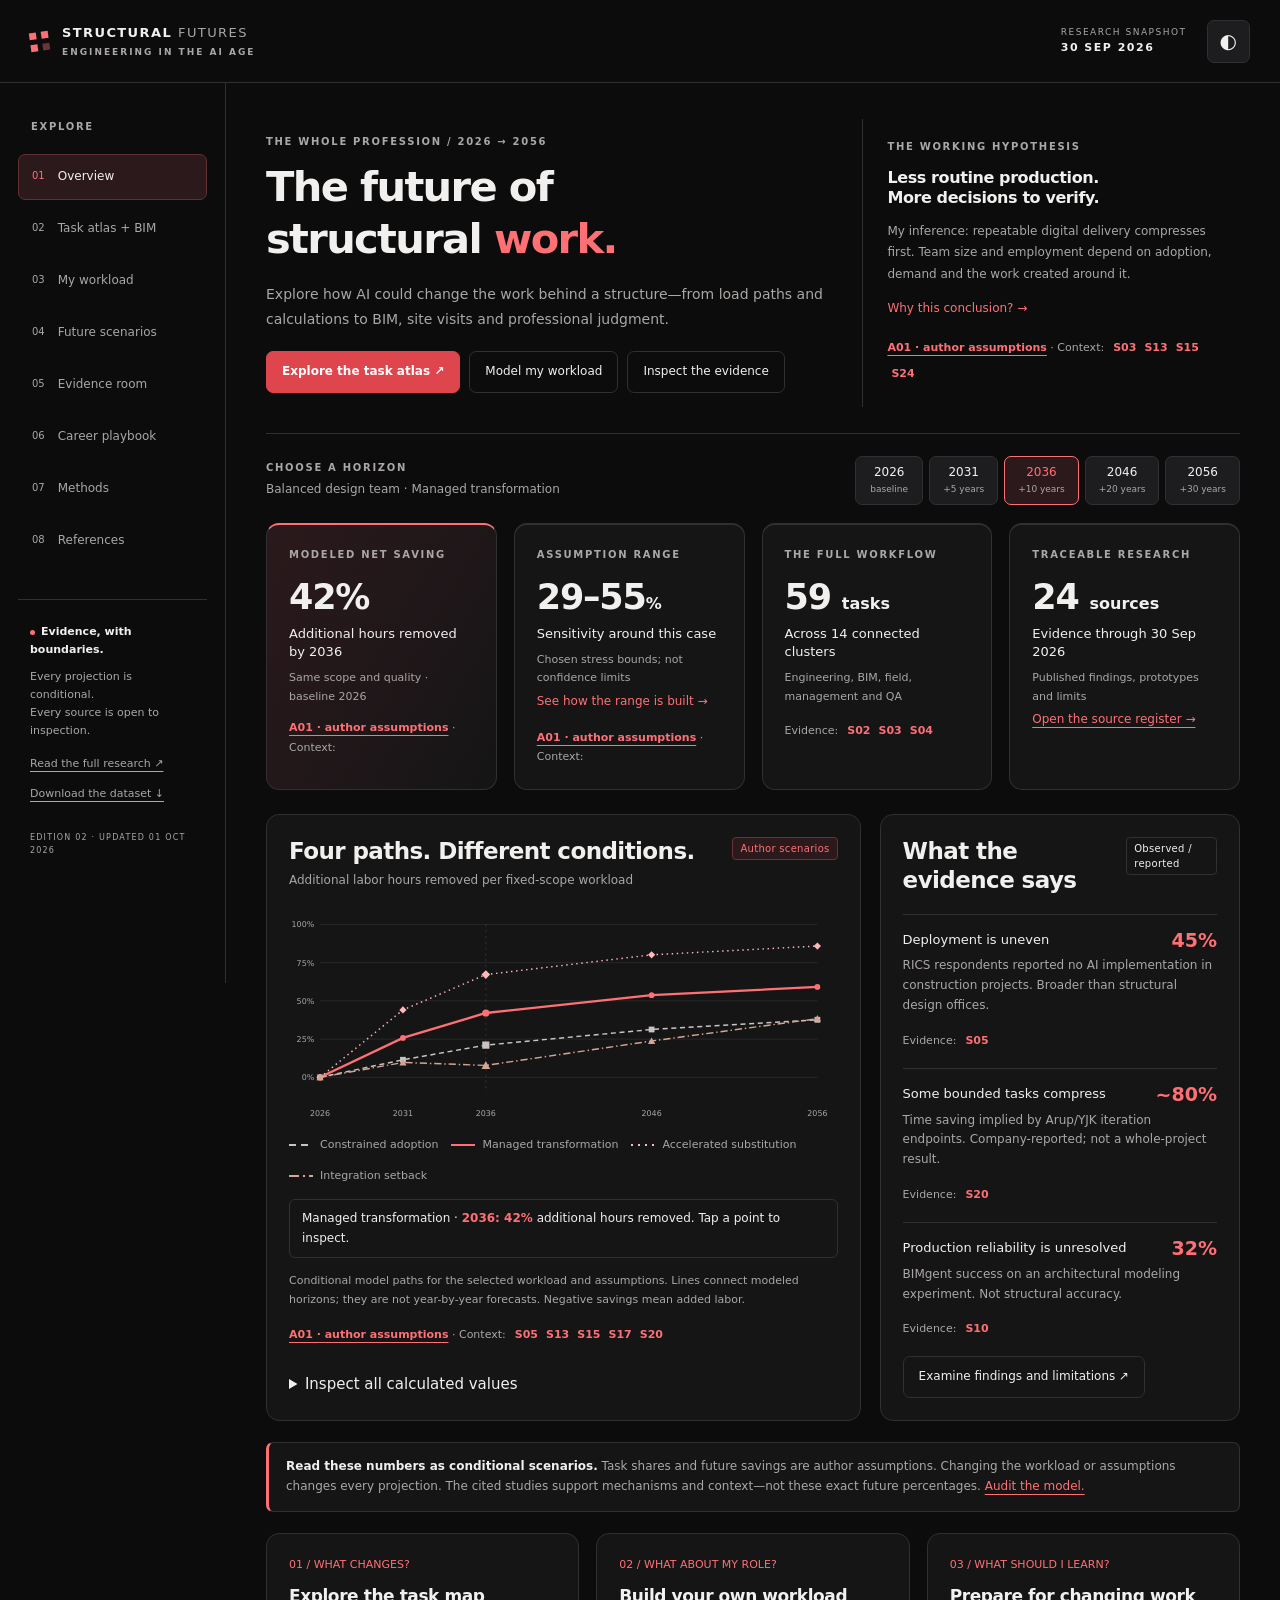
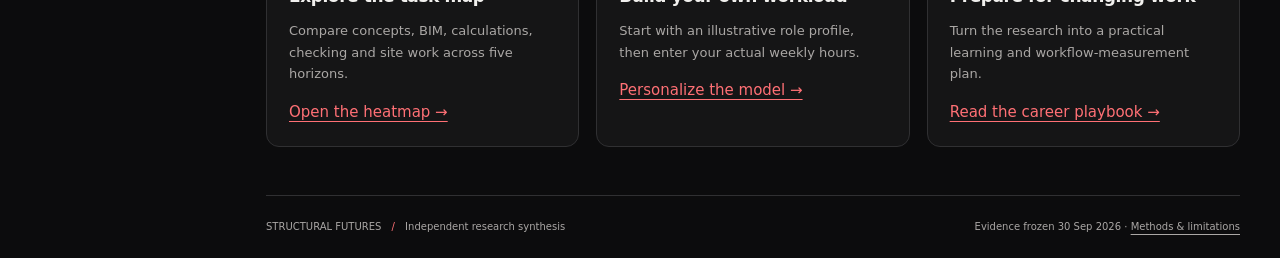
==== commit 9e574cb4: "Revamp Structural Futures with workload profiles, task heatmap and transparent scenario sensitivity" ====
--- a/index.html
+++ b/index.html
@@ -1,18 +1,18 @@
 <!doctype html>
-<html lang="en">
-<head>
+<html lang="en"><head>
 <meta charset="utf-8"><meta name="viewport" content="width=device-width,initial-scale=1">
-<meta name="theme-color" content="#0d0d0d"><meta name="description" content="Structural engineering in the age of AI: sourced research, a full task atlas including BIM, and transparent scenarios from 2026 to 2056.">
-<title>Structural Futures — Engineering in the age of AI</title>
-<link rel="stylesheet" href="styles.css?v=20260930-red1">
-<script defer src="data/research.js?v=20260930-red1"></script><script defer src="model.js?v=20260930-red1"></script><script defer src="app.js?v=20260930-red1"></script>
-</head>
-<body>
+<meta name="theme-color" content="#0c0c0d"><meta name="description" content="Explore how AI could reshape structural engineering: a cited task atlas, personal workload lab, and transparent future scenarios.">
+<title>Structural Futures — An atlas of engineering in the AI age</title>
+<link rel="stylesheet" href="styles.css?v=20261001-v2">
+<script defer src="data/research.js?v=20261001-v2"></script><script defer src="model.js?v=20261001-v2"></script><script defer src="app.js?v=20261001-v2"></script>
+</head><body>
 <a class="skip" href="#main">Skip to content</a>
-<header><a class="brand" href="#overview" aria-label="Structural Futures home"><span class="brand-mark" aria-hidden="true">∷</span><span>STRUCTURAL<span class="brand-sub">FUTURES / RESEARCH LAB</span></span></a><div class="header-right"><span class="status">RESEARCH CUT-OFF <b>30 SEP 2026</b></span><button id="theme" aria-label="Switch to light theme" title="Switch theme">◐</button></div></header>
-<div class="shell"><aside><p class="nav-label">EXPLORE THE RESEARCH</p><nav aria-label="Research sections">
-<a href="#overview">01 <span>Overview</span></a><a href="#timeline">02 <span>30-year timeline</span></a><a href="#tasks">03 <span>Task atlas + BIM</span></a><a href="#evidence">04 <span>Evidence & limits</span></a><a href="#scenarios">05 <span>Scenario lab</span></a><a href="#career">06 <span>Career implications</span></a><a href="#methods">07 <span>Methods & assumptions</span></a><a href="#references">08 <span>References</span></a>
-</nav><div class="aside-note"><span class="dot"></span> EVIDENCE ≠ FORECAST<p>Every finding has a source.<br>Every projection has assumptions.</p></div><a class="download-link" href="data/research.json" download>↓ Research dataset</a><a class="download-link" href="RESEARCH.md">↗ Written research</a></aside>
-<main id="main" tabindex="-1"><div id="content"></div><footer>Structural Futures · Independent research synthesis · 2026–2056 <span>Static HTML / CSS / JavaScript · No trackers</span></footer></main></div>
-<noscript><p class="noscript">Enable JavaScript to explore the dashboard, or open <a href="RESEARCH.md">the complete written research</a>.</p></noscript>
+<header class="topbar"><a class="brand" href="#overview" aria-label="Structural Futures home"><span class="brand-symbol" aria-hidden="true"><i></i><i></i><i></i><i></i></span><span>STRUCTURAL <b>FUTURES</b><small>ENGINEERING IN THE AI AGE</small></span></a><div class="top-actions"><span class="edition">RESEARCH SNAPSHOT <strong>30 SEP 2026</strong></span><button id="theme" class="icon-button" aria-label="Switch to light theme" title="Switch theme">◐</button><button id="menu-toggle" class="icon-button" aria-label="Open navigation" aria-expanded="false" aria-controls="sidebar">☰</button></div></header>
+<div class="app-shell"><aside id="sidebar"><p class="nav-group">EXPLORE</p><nav aria-label="Research sections">
+<a href="#overview"><span class="nav-num">01</span>Overview</a><a href="#tasks"><span class="nav-num">02</span>Task atlas + BIM</a><a href="#scenarios"><span class="nav-num">03</span>My workload</a><a href="#timeline"><span class="nav-num">04</span>Future scenarios</a><a href="#evidence"><span class="nav-num">05</span>Evidence room</a><a href="#career"><span class="nav-num">06</span>Career playbook</a><a href="#methods"><span class="nav-num">07</span>Methods</a><a href="#references"><span class="nav-num">08</span>References</a>
+</nav><div class="sidebar-bottom"><span class="live-dot"></span><b>Evidence, with boundaries.</b><p>Every projection is conditional.<br>Every source is open to inspection.</p><a href="RESEARCH.md">Read the full research ↗</a><a href="data/research.json" download>Download the dataset ↓</a><span class="build-label">EDITION 02 · UPDATED 01 OCT 2026</span></div></aside>
+<div id="nav-backdrop" hidden></div><main id="main" tabindex="-1"><div id="content"></div><footer><span>STRUCTURAL FUTURES <span class="footer-slash">/</span> Independent research synthesis</span><span>Evidence frozen 30 Sep 2026 · <a href="#methods">Methods & limitations</a></span></footer></main></div>
+<dialog id="detail-dialog" aria-labelledby="dialog-title"><div class="dialog-top"><span id="dialog-kicker" class="eyebrow">EVIDENCE NOTES</span><button id="close-dialog" class="icon-button" aria-label="Close details">×</button></div><div id="dialog-content"></div></dialog>
+<div id="toast" role="status" aria-live="polite"></div><div id="print-report"></div>
+<noscript><p class="noscript">Enable JavaScript to explore the dashboard, or read <a href="RESEARCH.md">the complete written research</a>.</p></noscript>
 </body></html>
--- a/styles.css
+++ b/styles.css
@@ -1,4 +1,4 @@
-:root{color-scheme:dark;--bg:#0d0d0d;--panel:#181818;--panel2:#242424;--ink:#f5f5f5;--muted:#b3b3b3;--line:#373737;--accent:#ff686b;--forecast:#ff9b9d;--inference:#d4d4d4;--scenario-slow:#ffb3b3;--scenario-central:#ff686b;--scenario-fast:#e4424e;--nav:224px;--radius:14px}
-*{box-sizing:border-box}html{scroll-behavior:smooth}body{margin:0;background:var(--bg);color:var(--ink);font-family:Inter,ui-sans-serif,system-ui,-apple-system,BlinkMacSystemFont,"Segoe UI",sans-serif;line-height:1.6;font-size:15px}a{color:var(--accent);text-underline-offset:4px}button,input,select{font:inherit}button,select{cursor:pointer}button{background:var(--panel2);color:var(--ink);border:1px solid var(--line);border-radius:8px;padding:9px 14px}button:hover{border-color:var(--accent)}button:focus-visible,a:focus-visible,input:focus-visible,select:focus-visible,summary:focus-visible{outline:2px solid var(--accent);outline-offset:4px}header{height:90px;padding:0 34px;display:flex;align-items:center;justify-content:space-between;border-bottom:1px solid var(--line)}.brand{display:flex;align-items:center;gap:13px;color:var(--ink);text-decoration:none;font-weight:750;letter-spacing:2px;font-size:15px;line-height:1.4}.brand-mark{font-size:42px;color:var(--accent);font-weight:400}.brand-sub{display:block;font-size:9px;letter-spacing:2px;color:var(--muted);font-weight:500;margin-top:4px}.header-right{display:flex;align-items:center;gap:25px}.status{font-size:9px;letter-spacing:1.6px;color:var(--muted);display:grid}.status b{font-size:11px;color:var(--ink);margin-top:4px}.shell{display:flex;max-width:1800px;margin:auto}aside{flex:0 0 var(--nav);padding:36px 22px;border-right:1px solid var(--line);position:sticky;top:0;height:100vh}.nav-label,.eyebrow{font-size:10px;letter-spacing:2px;font-weight:650;color:var(--muted)}nav{display:grid;gap:5px;margin-top:20px}nav a{display:flex;gap:15px;color:var(--muted);text-decoration:none;font-size:10px;padding:12px 10px;border-radius:7px;line-height:1.3}nav a span{font-size:12px;letter-spacing:.1px}nav a.active{color:var(--accent);background:var(--panel)}nav a:hover{background:var(--panel)}.aside-note{border-top:1px solid var(--line);margin-top:35px;padding-top:22px;font-size:9px;letter-spacing:1px;color:var(--accent)}.aside-note p{font-size:11px;color:var(--muted);letter-spacing:0;line-height:1.8}.dot{display:inline-block;width:6px;height:6px;border-radius:50%;background:var(--accent);margin-right:5px}.download-link{display:block;font-size:11px;margin-top:16px;color:var(--muted)}main{min-width:0;flex:1;padding:45px 46px 20px}#content{max-width:1190px;margin:auto}h1,h2,h3,h4,p{margin-top:0}h1{font-size:clamp(36px,4.4vw,63px);line-height:1.08;letter-spacing:-2px;font-weight:650;margin:17px 0 23px}h2{font-size:25px;letter-spacing:-.6px;line-height:1.25;margin-bottom:16px}h3{font-size:17px;line-height:1.4;margin-bottom:12px}h4{font-size:13px}p{color:var(--muted)}.lead{font-size:17px;max-width:800px;line-height:1.7}.accent{color:var(--accent)}.section-intro{margin-bottom:30px}.tag,.badge{font-size:9px;text-transform:uppercase;letter-spacing:1px;padding:5px 8px;border:1px solid var(--line);border-radius:5px;color:var(--muted);display:inline-block;line-height:1.4}.badge.observed{color:var(--accent);border-color:#864347}.badge.forecast{color:var(--forecast);border-color:#86585a}.badge.inference{color:var(--inference);border-color:#686868}.card{background:var(--panel);border:1px solid var(--line);border-radius:var(--radius);padding:25px;min-width:0}.grid{display:grid;gap:18px}.grid.two{grid-template-columns:repeat(2,minmax(0,1fr))}.grid.three{grid-template-columns:repeat(3,minmax(0,1fr))}.grid.four{grid-template-columns:repeat(4,minmax(0,1fr))}.stats{margin:32px 0}.metric{font-size:35px;font-weight:650;letter-spacing:-1px;line-height:1.3;margin:12px 0 5px}.metric small{font-size:15px}.stat-label{color:var(--ink);font-size:12px}.stat-note{font-size:11px;color:var(--muted);margin:8px 0}.citations{font-size:10px;color:var(--muted);margin-top:12px;line-height:1.9}.citations a{color:var(--accent);white-space:nowrap;text-decoration:none;margin-right:7px;font-weight:650}.citations a:hover{text-decoration:underline}.block{margin:30px 0}.section-head{display:flex;align-items:flex-start;justify-content:space-between;gap:16px;margin-bottom:18px}.section-head h2{margin:0}.section-head p{font-size:12px;margin:6px 0 0}.notice{border-left:3px solid var(--inference);padding:15px 20px;background:var(--panel);font-size:13px;border-radius:0 8px 8px 0;margin:25px 0;color:var(--muted)}.notice strong{color:var(--ink)}.thesis{padding:26px 30px;border:1px solid #63363a;background:linear-gradient(115deg,#29191b,var(--panel));border-radius:var(--radius)}.thesis p{font-size:15px;line-height:1.8;margin:10px 0}.thesis h2{font-size:24px;color:var(--ink)}figure{margin:0;min-width:0}figcaption{font-size:11px;color:var(--muted);margin-top:15px}.chart{width:100%;display:block;overflow:visible}.legend{display:flex;flex-wrap:wrap;gap:18px;font-size:11px;color:var(--muted);margin:8px 0}.legend i{width:20px;height:3px;display:inline-block;vertical-align:middle;margin-right:7px}.table-wrap{overflow:auto}table{width:100%;border-collapse:collapse;font-size:12px;text-align:left}th{color:var(--muted);font-weight:500;font-size:10px;letter-spacing:.5px;text-transform:uppercase;padding:13px 12px;border-bottom:1px solid var(--line)}td{padding:15px 12px;border-bottom:1px solid var(--line);vertical-align:top}caption{text-align:left;color:var(--muted);font-size:11px;padding:8px 0 15px;caption-side:bottom}td strong{color:var(--ink)}.forecast-table td:nth-child(n+2){font-variant-numeric:tabular-nums;font-size:16px;color:var(--ink)}.controls{display:flex;flex-wrap:wrap;gap:12px;align-items:center}.controls label{font-size:11px;color:var(--muted)}select,input[type=search],input[type=number]{color:var(--ink);background:var(--bg);border:1px solid var(--line);padding:9px 11px;border-radius:7px;max-width:100%}.controls select{min-width:160px}.controls input[type=search]{min-width:220px;flex:1}.controls button.selected{color:var(--accent);border-color:var(--accent)}.timeline{display:grid;gap:18px}.timeline-row{display:grid;grid-template-columns:115px 1fr;gap:20px}.year{font-size:30px;color:var(--accent);font-weight:650;padding-top:20px;border-top:1px solid var(--line);letter-spacing:-1px}.year small{display:block;font-size:10px;color:var(--muted);font-weight:400;letter-spacing:0;margin-top:5px}.timeline-details{display:grid;grid-template-columns:1fr 1fr;gap:20px;border-top:1px solid var(--line);padding-top:15px;margin-top:20px}.timeline-details p{font-size:12px;margin:0}.timeline-details h4{margin-bottom:6px}.confidence{font-size:10px;color:var(--forecast);margin-bottom:10px}.task{margin-bottom:14px}.task summary{cursor:pointer;display:flex;align-items:center;justify-content:space-between;gap:14px;list-style:none}.task summary::-webkit-details-marker{display:none}.task summary::after{content:'+';font-size:24px;color:var(--accent)}.task[open] summary::after{content:'−'}.task summary h3{margin:0}.task summary small{display:block;color:var(--muted);font-size:10px;font-weight:400;margin-top:5px}.task-body{border-top:1px solid var(--line);margin-top:18px;padding-top:18px}.task-body ul{padding-left:19px;font-size:12px;color:var(--muted);margin-top:0}.task-body li{margin-bottom:6px}.task-cols{display:grid;grid-template-columns:1fr 1fr;gap:22px}.task-body p{font-size:12px}.task-body h4{margin:12px 0 6px}.mini-bar{height:6px;background:var(--line);border-radius:6px;overflow:hidden}.mini-bar span{display:block;height:100%;background:var(--accent)}.weight-field{display:flex;align-items:center;gap:12px;margin-top:15px;color:var(--muted);font-size:11px}.weight-field input{width:75px}.source-card{margin-bottom:14px;scroll-margin-top:20px}.source-card.highlight{border-color:var(--accent)}.source-top{display:flex;justify-content:space-between;gap:15px;align-items:flex-start}.source-id{font-size:12px;color:var(--accent);font-family:monospace}.source-card h3{font-size:16px;margin:8px 0 7px}.source-meta{font-size:11px;color:var(--muted);margin-bottom:15px}.source-card p{font-size:12px;margin-bottom:9px}.source-card b{color:var(--ink)}.source-card .source-open{font-size:11px;white-space:nowrap}.evidence-card .metric{font-size:29px}.evidence-card p{font-size:12px}.evidence-card .limitation{padding-top:12px;border-top:1px solid var(--line);margin-top:12px}.range-field{margin:20px 0}.range-field label{display:flex;justify-content:space-between;font-size:12px;color:var(--muted);margin-bottom:9px}.range-field output{color:var(--accent);font-weight:650}input[type=range]{width:100%;accent-color:var(--accent)}.model-kpis{margin:20px 0}.model-kpis .card{padding:18px}.model-kpis .metric{font-size:30px}.scenario-card.selected{border-color:var(--accent)}.scenario-card button{margin-top:12px}.scenario-card p{font-size:12px}.scenario-card h3{font-size:15px}.formula{background:var(--bg);padding:20px;border:1px solid var(--line);border-radius:8px;color:var(--accent);font-size:18px;line-height:1.7;overflow:auto}.term-list{display:grid;grid-template-columns:40px 1fr;gap:8px 15px;font-size:12px;margin:18px 0}.term-list dt{color:var(--accent);font-family:monospace}.term-list dd{margin:0;color:var(--muted)}.check-list{padding-left:18px;font-size:13px;color:var(--muted)}.check-list li{margin-bottom:12px}.career-grid .card p{font-size:13px}.stage-number{font-size:11px;color:var(--accent);margin-bottom:10px}.chart-grid{display:grid;grid-template-columns:1.5fr 1fr;gap:20px}.empty{padding:30px;color:var(--muted)}.pillar{border-top:1px solid var(--line);padding:16px 0}.pillar h3{font-size:14px}.pillar p{font-size:12px}.button-row{display:flex;gap:12px;margin-top:24px;flex-wrap:wrap}.button-row a{padding:10px 17px;border:1px solid var(--line);border-radius:8px;text-decoration:none;font-size:12px}.button-row a:first-child{background:var(--accent);color:#0d0d0d;border-color:var(--accent);font-weight:650}footer{max-width:1190px;margin:55px auto 0;padding:18px 0;border-top:1px solid var(--line);color:var(--muted);font-size:9px;display:flex;justify-content:space-between;gap:20px}.skip{position:absolute;left:15px;top:-70px;background:var(--accent);color:#111;padding:10px;z-index:10}.skip:focus{top:10px}.noscript{padding:30px}.subtle{font-size:11px}.strong{color:var(--ink)}.evidence-links{font-size:12px}.weight-total{font-size:11px;color:var(--muted);margin:15px 0}.table-note{color:var(--muted);font-size:11px}.light{color-scheme:light;--bg:#f5f5f5;--panel:#fff;--panel2:#ededed;--ink:#171717;--muted:#606060;--line:#d5d5d5;--accent:#b5222b;--forecast:#a42a32;--inference:#595959;--scenario-slow:#9b353a;--scenario-central:#d12b36;--scenario-fast:#741c26}.light .thesis{background:linear-gradient(115deg,#f9e3e4,#fff)}.light .button-row a:first-child{color:#fff}.light .badge.observed{border-color:#d99599}.light .badge.forecast{border-color:#d7a1a5}.light .badge.inference{border-color:#b5b5b5}.light .skip{color:#fff}
-@media(min-width:1500px){main{padding:55px 62px}}@media(max-width:1100px){:root{--nav:195px}main{padding:35px 26px}.grid.four{grid-template-columns:repeat(2,minmax(0,1fr))}.chart-grid{grid-template-columns:1fr}.grid.three{grid-template-columns:1fr}h1{font-size:45px}.grid.two{gap:15px}}@media(max-width:750px){header{height:75px;padding:0 18px}.status{display:none}.header-right{gap:10px}.shell{display:block}aside{position:static;height:auto;border-right:0;border-bottom:1px solid var(--line);padding:12px 15px}.nav-label,.aside-note,.download-link{display:none}nav{display:flex;overflow-x:auto;gap:6px;margin:0;padding:3px}nav a{flex:0 0 auto;padding:10px;font-size:9px;gap:8px}nav a span{font-size:11px}main{padding:28px 18px 15px}h1{font-size:39px;letter-spacing:-1.4px}.lead{font-size:15px}.card{padding:19px}.grid.two{grid-template-columns:1fr}.grid.four{gap:10px}.stats .card{padding:16px}.metric{font-size:30px}.stat-label{font-size:11px}.timeline-row{grid-template-columns:1fr;gap:10px}.year{padding-top:15px}.year small{display:inline;margin-left:12px}.timeline-details,.task-cols{grid-template-columns:1fr;gap:10px}.section-head{display:block}.section-head .controls{margin-top:15px}.controls input[type=search]{min-width:0;width:100%}.controls select{min-width:0;flex:1}.source-top{flex-wrap:wrap}.source-open{white-space:normal}.thesis{padding:21px}.section-head .badge{margin-top:12px}footer{display:block}footer span{display:block;margin-top:5px}.formula{font-size:15px}.brand{font-size:13px}.brand-sub{font-size:8px}td,th{padding:12px 9px}}
-@media print{header,aside,footer,.controls,.button-row,#theme{display:none}body{background:white;color:black}main{padding:0}.card,.thesis,.notice{background:white;border-color:#ccc;break-inside:avoid}p,figcaption,.citations,.stat-note{color:#333}h1{font-size:32px}.chart text{fill:#333}a{color:#222}.grid.three{grid-template-columns:repeat(3,1fr)}.light{--bg:white;--ink:black;--muted:#333;--line:#ccc}.task-body{display:block}}
+:root{color-scheme:dark;--bg:#0c0c0d;--panel:#151516;--panel2:#1d1d1f;--ink:#f1f0ee;--muted:#aaa7a5;--line:#303032;--accent:#ff7075;--accent-strong:#de454d;--tint:#2b191c;--scenario-slow:#c9c4c2;--scenario-central:#ff7075;--scenario-fast:#ffb7ba;--scenario-setback:#d5a493;--radius:13px;--sidebar:226px}
+*{box-sizing:border-box}html{scroll-behavior:smooth}body{margin:0;background:var(--bg);color:var(--ink);font:15px/1.65 Inter,ui-sans-serif,system-ui,-apple-system,BlinkMacSystemFont,"Segoe UI",sans-serif}a{color:var(--accent);text-underline-offset:4px}button,input,select,textarea{font:inherit}button,select,summary{cursor:pointer}button,a,input,select,summary{-webkit-tap-highlight-color:transparent}button{border:1px solid var(--line);border-radius:7px;padding:10px 15px;background:var(--panel2);color:var(--ink);font-size:13px;min-height:42px}button:hover{border-color:var(--accent)}button:disabled{opacity:.5;cursor:default}button:focus-visible,a:focus-visible,input:focus-visible,select:focus-visible,summary:focus-visible{outline:2px solid var(--accent);outline-offset:4px}input,select,textarea{background:var(--bg);color:var(--ink);border:1px solid var(--line);border-radius:7px;padding:10px 12px;max-width:100%;min-height:44px}input[type=range]{padding:0;min-height:28px;accent-color:var(--accent);width:100%}input[type=number]{width:95px}input[type=search]{width:100%}label{font-size:12px;color:var(--muted);display:grid;gap:6px}input[type=file]{width:100%;font-size:13px}p{margin:0 0 15px;color:var(--muted)}h1,h2,h3,h4{margin:0 0 13px;line-height:1.25;letter-spacing:-.025em}h1{font-size:clamp(32px,3.25vw,46px);font-weight:650;letter-spacing:-.04em}h2{font-size:23px;font-weight:620}h3{font-size:17px;font-weight:600}h4{font-size:14px}small{font-size:12px}ul{padding-left:20px;color:var(--muted)}li{margin:7px 0}.topbar{height:83px;padding:0 30px;display:flex;align-items:center;justify-content:space-between;border-bottom:1px solid var(--line);background:var(--bg);position:relative;z-index:20}.brand{display:flex;align-items:center;gap:13px;text-decoration:none;color:var(--ink);font-size:13px;letter-spacing:1.4px;font-weight:650}.brand b{font-weight:400;color:var(--muted)}.brand small{display:block;font-size:9px;letter-spacing:2px;color:var(--muted);margin-top:2px}.brand-symbol{display:grid;grid-template-columns:7px 7px;gap:5px;transform:rotate(-8deg)}.brand-symbol i{width:7px;height:7px;background:var(--accent);display:block}.brand-symbol i:last-child{opacity:.4}.top-actions{display:flex;align-items:center;gap:20px}.edition{font-size:9px;letter-spacing:1.5px;color:var(--muted)}.edition strong{display:block;color:var(--ink);font-size:11px;font-weight:550}.icon-button{padding:4px 12px;min-width:42px;font-size:20px}.app-shell{display:flex;max-width:1800px;margin:auto}aside{width:var(--sidebar);flex-shrink:0;border-right:1px solid var(--line);padding:29px 18px;position:sticky;top:0;height:100vh;display:flex;flex-direction:column}.nav-group,.eyebrow{font-size:10px;letter-spacing:1.7px;font-weight:650;color:var(--muted)}.nav-group{padding-left:13px;margin:7px 0 18px}nav{display:grid;gap:6px}nav a{display:flex;align-items:center;gap:13px;color:var(--muted);font-size:12px;text-decoration:none;border:1px solid transparent;border-radius:7px;padding:11px 13px;min-height:46px}.nav-num{font-size:10px;color:var(--muted);font-variant-numeric:tabular-nums}nav a.active{background:var(--tint);border-color:#613136;color:var(--ink)}nav a.active .nav-num{color:var(--accent)}nav a:hover{color:var(--ink);background:var(--panel)}.sidebar-bottom{border-top:1px solid var(--line);margin-top:35px;padding:23px 12px;font-size:11px}.sidebar-bottom b{font-weight:550}.sidebar-bottom p{font-size:11px;margin-top:9px}.sidebar-bottom a{display:block;color:var(--muted);font-size:11px;margin-top:12px}.live-dot{display:inline-block;width:5px;height:5px;background:var(--accent);border-radius:50%;margin-right:6px}.build-label{display:block;font-size:8px;letter-spacing:1.2px;color:var(--muted);margin-top:27px}main{min-width:0;flex:1;padding:36px 40px 22px}#content,footer{max-width:1240px;margin:auto}.page-heading{margin-bottom:27px}.page-heading .eyebrow{margin-bottom:12px}.page-heading p{max-width:830px;font-size:14px;margin:0}.accent{color:var(--accent)}.hero{display:grid;grid-template-columns:1.5fr 1fr;gap:30px;align-items:center;margin-bottom:26px}.hero h1{max-width:680px;margin:11px 0 17px}.hero p{font-size:14px;max-width:630px;line-height:1.8}.hero-aside{padding:20px 24px;border-left:1px solid var(--line)}.hero-aside h3{font-size:16px}.hero-aside p{font-size:12px;margin-bottom:10px}.actions{display:flex;flex-wrap:wrap;align-items:center;gap:9px;margin-top:18px}.actions a,.button-link{display:inline-flex;align-items:center;justify-content:center;border:1px solid var(--line);border-radius:7px;padding:10px 15px;text-decoration:none;font-size:12px;min-height:42px;color:var(--ink)}.primary{background:var(--accent-strong)!important;color:#fff!important;border-color:var(--accent-strong)!important;font-weight:600}.text-button{background:transparent;border:0;color:var(--accent);padding:0;min-height:28px;text-align:left;font-size:12px}.grid{display:grid;gap:17px}.two{grid-template-columns:repeat(2,minmax(0,1fr))}.three{grid-template-columns:repeat(3,minmax(0,1fr))}.four{grid-template-columns:repeat(4,minmax(0,1fr))}.card{background:var(--panel);border:1px solid var(--line);border-radius:var(--radius);padding:22px;min-width:0}.card p{font-size:13px}.card p:last-child{margin-bottom:0}.block{margin-top:24px}.section-head{display:flex;align-items:flex-start;justify-content:space-between;gap:16px;margin-bottom:19px}.section-head h2{margin:0}.section-head p{font-size:12px;margin:5px 0 0}.tag,.badge{display:inline-flex;align-items:center;border:1px solid var(--line);border-radius:4px;padding:3px 7px;color:var(--muted);font-size:10px;line-height:1.5;letter-spacing:.3px}.badge.assumption{background:var(--tint);color:var(--accent);border-color:#683239}.badge.observed{color:var(--ink)}.badge.inference{border-style:dashed;color:var(--muted)}.card-kicker{display:flex;align-items:center;justify-content:space-between;gap:10px}.metric{font-size:35px;font-weight:600;letter-spacing:-1.2px;line-height:1.2;margin:13px 0 7px;font-variant-numeric:tabular-nums}.metric small{font-size:16px;letter-spacing:0}.stat-label{font-size:13px;color:var(--ink);line-height:1.4}.stat-note{font-size:11px;color:var(--muted);margin-top:8px}.metric-card{border-top:2px solid var(--line)}.metric-card.featured{border-top-color:var(--accent);background:linear-gradient(120deg,var(--tint),var(--panel))}.citations{font-size:11px;color:var(--muted);margin-top:12px;line-height:1.8}.cite{display:inline-flex;align-items:center;color:var(--accent);font-size:11px;padding:2px 4px;min-height:26px;min-width:30px;text-decoration:none;font-weight:600;border-radius:3px}.cite:hover{background:var(--tint);text-decoration:underline}.assumption-link{font-size:11px;font-weight:600}.citation-label{margin-right:5px}.notice{background:var(--panel);border:1px solid var(--line);border-left:3px solid var(--accent);border-radius:7px;padding:14px 17px;color:var(--muted);font-size:12px;margin:21px 0}.notice strong{color:var(--ink)}.quiet{color:var(--muted)}.compact{font-size:12px}.horizon-bar{display:flex;align-items:center;gap:18px;justify-content:space-between;border-top:1px solid var(--line);padding-top:22px;margin-top:25px;margin-bottom:18px}.horizon-tabs{display:flex;gap:6px;flex-wrap:wrap}.horizon-tabs button{min-width:68px;line-height:1.3;font-size:12px;padding:8px 13px}.horizon-tabs small{display:block;font-size:9px;color:var(--muted);margin-top:3px}.horizon-tabs button[aria-pressed=true]{border-color:var(--accent);background:var(--tint);color:var(--accent)}.chart-layout{display:grid;grid-template-columns:1.65fr 1fr;gap:19px}.chart{width:100%;display:block;overflow:visible}.chart .data-point{cursor:pointer;outline:none}.chart .data-point:focus .point-ring{stroke:var(--ink);stroke-width:2}.chart-key{display:flex;flex-wrap:wrap;gap:13px;font-size:11px;margin-top:13px;color:var(--muted)}.chart-key span{display:flex;align-items:center;gap:7px}.chart-key svg{width:24px;height:10px}.chart-note{padding:9px 12px;border:1px solid var(--line);border-radius:6px;font-size:12px;margin-top:14px;color:var(--ink);min-height:39px}.chart-note b{color:var(--accent)}figure{margin:0;min-width:0}figcaption{font-size:11px;line-height:1.7;color:var(--muted);margin-top:14px}.signal{padding:14px 0;border-top:1px solid var(--line)}.signal:first-of-type{border-top:0;padding-top:3px}.signal .signal-title{display:flex;justify-content:space-between;gap:10px;font-size:13px;color:var(--ink);margin-bottom:5px}.signal strong{font-size:19px;color:var(--accent);line-height:1.2}.signal p{font-size:12px;margin:0}.controls{display:flex;align-items:end;gap:12px;flex-wrap:wrap;margin-bottom:20px}.controls label{flex:1;min-width:135px}.controls .search-field{flex:2;min-width:200px}.controls .count{font-size:12px;color:var(--muted);align-self:center}.table-wrap{overflow:auto;border-radius:8px}table{width:100%;border-collapse:collapse;text-align:left;font-size:12px}th,td{padding:13px 12px;border-bottom:1px solid var(--line);vertical-align:middle}th{font-size:10px;text-transform:uppercase;letter-spacing:.7px;font-weight:550;color:var(--muted)}td{color:var(--muted)}td strong,th[scope=row]{color:var(--ink)}th[scope=row]{font-size:12px;text-transform:none;letter-spacing:0;font-weight:550}caption{caption-side:bottom;text-align:left;font-size:11px;color:var(--muted);padding-top:15px;line-height:1.8}.heatmap{min-width:700px}.heatmap th[scope=row]{width:36%;min-width:240px}.heatmap th[scope=row] small{display:block;font-size:10px;color:var(--muted);font-weight:400;margin-top:3px}.heatmap td{text-align:center;padding:5px}.heat-cell{width:100%;border:1px solid transparent;border-radius:5px;min-height:43px;font-size:12px;font-variant-numeric:tabular-nums;color:#fff}.heat-cell:hover{border-color:var(--ink);transform:translateY(-1px)}.heat-0{background:#222223;color:#c8c7c7}.heat-1{background:#3b2226}.heat-2{background:#5c292e}.heat-3{background:#7d3038}.heat-4{background:#a03943}.heat-5{background:#bc424f}.heat-current{font-size:10px;max-width:135px;line-height:1.25}.heat-legend{display:flex;align-items:center;gap:6px;flex-wrap:wrap;font-size:11px;color:var(--muted);margin:16px 0}.heat-legend i{width:26px;height:12px;border-radius:2px}.task-summary{display:flex;align-items:center;justify-content:space-between;gap:15px;padding:16px 0;border-bottom:1px solid var(--line)}.task-summary h3{font-size:14px;margin:0 0 4px}.task-summary p{font-size:12px;margin:0}.task-summary .task-score{font-size:23px;color:var(--accent);font-weight:600}.scenario-select{display:grid;grid-template-columns:repeat(4,minmax(0,1fr));gap:10px;margin-bottom:20px}.scenario-button{text-align:left;background:var(--panel);padding:16px;display:flex;flex-direction:column;gap:8px;border-radius:10px;min-height:116px}.scenario-button strong{font-size:13px;line-height:1.4}.scenario-button small{color:var(--muted);font-size:11px;line-height:1.5}.scenario-button[aria-pressed=true]{border-color:var(--accent);background:var(--tint)}.scenario-index{font-size:10px;color:var(--accent);letter-spacing:1px}.workbench{display:grid;grid-template-columns:340px 1fr;gap:20px;align-items:start}.workbench>.card:first-child{position:sticky;top:20px}.control-stack{display:grid;gap:17px}.control-stack .form-row{display:grid;grid-template-columns:1fr 105px;align-items:end;gap:12px}.control-stack label output{float:right;color:var(--accent);font-weight:600}.range-label{display:flex;justify-content:space-between;gap:15px}.control-stack details{border-top:1px solid var(--line);padding-top:17px}.control-stack summary{font-size:13px;color:var(--ink)}.control-stack details[open] summary{margin-bottom:17px}.subhead{font-size:11px;text-transform:uppercase;letter-spacing:1.1px;color:var(--muted);margin-bottom:12px}.weekly-total{font-size:24px;color:var(--ink);font-variant-numeric:tabular-nums;margin:7px 0 0}.workload-table{min-width:450px}.workload-table td{padding:10px 8px}.workload-table input{width:78px;padding:8px;min-height:38px}.workload-table th:first-child{width:56%}.microbar{height:5px;background:var(--line);margin-top:5px;border-radius:5px;overflow:hidden}.microbar span{height:100%;display:block;background:var(--accent)}.saving-range{display:flex;align-items:center;gap:11px;color:var(--muted);font-size:12px}.saving-range .range-track{height:4px;flex:1;background:linear-gradient(90deg,#633039,var(--accent));border-radius:4px}.result-banner{padding:19px 22px;border:1px solid #683239;border-radius:10px;background:var(--tint);margin-bottom:18px}.result-banner p{font-size:12px;margin:7px 0 0}.result-banner strong{font-size:19px}.sensitivity-table td{padding:10px 8px}.sensitivity-table td:not(:first-child){font-variant-numeric:tabular-nums;text-align:right}.snapshot-actions{display:flex;gap:7px;flex-wrap:wrap}.snapshot-actions button{font-size:11px;padding:8px 11px}.timeline-grid{display:grid;grid-template-columns:1fr 1fr;gap:17px}.timeline-card{border-top:2px solid var(--line)}.timeline-card h3{font-size:18px}.timeline-card.selected{border-color:var(--accent)}.year-label{color:var(--accent);font-size:13px;letter-spacing:.5px;margin-bottom:12px}.evidence-card .metric{font-size:29px}.evidence-card .source-kind{font-size:10px;line-height:1.5;color:var(--muted)}.evidence-card h3{font-size:16px;margin-top:9px}.evidence-card .scope{font-size:11px;border-top:1px solid var(--line);padding-top:12px;margin-top:14px}.evidence-card .text-button{margin-top:10px}.source-card{margin-bottom:15px;scroll-margin-top:20px}.source-card.highlight{border-color:var(--accent)}.source-top{display:flex;align-items:flex-start;justify-content:space-between;gap:20px}.source-top h3{margin:10px 0;font-size:17px}.source-meta{font-size:11px;color:var(--muted);margin-bottom:15px}.source-id{font-size:12px;color:var(--accent);font-family:monospace}.source-card p{font-size:13px}.source-card b{color:var(--ink)}.source-open{font-size:12px;white-space:nowrap}.source-meta .tag{margin-left:6px}.formula{font:14px/1.9 ui-monospace,SFMono-Regular,monospace;background:var(--bg);border:1px solid var(--line);border-radius:7px;padding:17px;overflow:auto;color:var(--accent);margin:17px 0}.term-list{display:grid;grid-template-columns:75px 1fr;font-size:12px;gap:10px 15px}.term-list dt{color:var(--ink)}.term-list dd{margin:0;color:var(--muted)}details.card>summary{font-size:15px;font-weight:550}details.card[open]>summary{margin-bottom:20px}.assumption-table{min-width:570px}.step-num{font-size:11px;color:var(--accent);margin-bottom:12px}.career-card h3{font-size:17px}.career-card p{font-size:13px}.empty{padding:45px;text-align:center;color:var(--muted)}footer{display:flex;justify-content:space-between;gap:20px;border-top:1px solid var(--line);padding:23px 0 0;margin-top:48px;font-size:10px;color:var(--muted)}footer a{color:var(--muted)}.footer-slash{color:var(--accent);margin:0 7px}.skip{position:fixed;top:-100px;left:15px;z-index:60;background:var(--accent);color:#111;padding:12px}.skip:focus{top:10px}#menu-toggle,#print-report{display:none}#toast{position:fixed;bottom:25px;left:50%;transform:translateX(-50%);background:var(--ink);color:var(--bg);font-size:13px;padding:12px 19px;border-radius:8px;z-index:100;box-shadow:0 8px 35px #0006;max-width:calc(100% - 32px);display:none}#toast.show{display:block}dialog{color:var(--ink);background:var(--panel);border:1px solid var(--line);border-radius:15px;max-width:min(730px,calc(100% - 32px));width:730px;max-height:88vh;padding:25px;box-shadow:0 25px 100px #0009}dialog::backdrop{background:#000b;backdrop-filter:blur(4px)}.dialog-top{display:flex;align-items:center;justify-content:space-between;gap:15px;margin-bottom:16px}.dialog-top button{margin-left:auto}.dialog-source{border:1px solid var(--line);border-radius:9px;padding:18px;margin-top:15px}.dialog-source h3{font-size:15px}.dialog-source p{font-size:12px}.dialog-source dl{font-size:12px}.dialog-source .source-meta{font-size:10px}.detail-grid{display:grid;grid-template-columns:1fr 1fr;gap:16px}.detail-grid h3{font-size:15px}.detail-grid p,.detail-grid li{font-size:13px}.detail-metric{font-size:30px;color:var(--accent);margin:7px 0}.dialog-content p{font-size:13px}.readonly-link{width:100%;height:120px;resize:vertical;font:12px/1.6 monospace}.sr-only{position:absolute;width:1px;height:1px;padding:0;margin:-1px;overflow:hidden;clip:rect(0,0,0,0);white-space:nowrap;border:0}.light{color-scheme:light;--bg:#f5f4f2;--panel:#fff;--panel2:#ecebea;--ink:#1c1b1b;--muted:#656161;--line:#d7d4d2;--accent:#b6232d;--accent-strong:#b6232d;--tint:#f7e8e9;--scenario-slow:#615454;--scenario-central:#b6232d;--scenario-fast:#872229;--scenario-setback:#8d4b36}.light .heat-0{background:#ece9e8;color:#555}.light .result-banner,.light nav a.active{border-color:#d99da2}
+@media(min-width:1550px){main{padding:44px 55px}}@media(max-width:1200px){:root{--sidebar:205px}main{padding:30px 25px}.workbench{grid-template-columns:290px 1fr}.hero{grid-template-columns:1.3fr 1fr;gap:20px}.three{grid-template-columns:repeat(2,minmax(0,1fr))}.four{grid-template-columns:repeat(2,minmax(0,1fr))}.chart-layout{grid-template-columns:1fr}.scenario-select{grid-template-columns:repeat(2,minmax(0,1fr))}}@media(max-width:950px){.hero{grid-template-columns:1fr}.hero-aside{border-left:0;border-top:1px solid var(--line);padding:18px 0 0}.workbench{grid-template-columns:1fr}.workbench>.card:first-child{position:static}.control-stack{grid-template-columns:1fr 1fr}.control-stack>details,.control-stack>.full{grid-column:1/-1}.horizon-bar{align-items:flex-start;flex-direction:column;gap:12px}}@media(max-width:760px){.topbar{height:73px;padding:0 18px;position:sticky;top:0}.brand{font-size:11px}.brand small{font-size:8px}.edition{display:none}.top-actions{gap:8px}#menu-toggle{display:block}.app-shell{display:block}aside{position:fixed;left:0;top:73px;height:calc(100dvh - 73px);width:260px;z-index:40;background:var(--bg);transform:translateX(-100%);transition:transform .18s;overflow:auto}.nav-open aside{transform:translateX(0)}body.nav-open{overflow:hidden}#nav-backdrop:not([hidden]){display:block;position:fixed;inset:73px 0 0;background:#0009;z-index:30}main{padding:24px 17px 20px}h1{font-size:33px}h2{font-size:21px}.hero{gap:8px}.hero-aside{display:none}.hero p{font-size:13px}.page-heading p{font-size:13px}.card{padding:18px}.two,.three,.timeline-grid{grid-template-columns:1fr}.four{gap:10px}.metric{font-size:29px}.metric-card{padding:15px}.metric-card .eyebrow{font-size:9px;letter-spacing:.7px}.stat-note{font-size:11px}.horizon-tabs{width:100%;gap:5px}.horizon-tabs button{min-width:0;flex:1;padding:9px 5px}.horizon-bar{margin-top:18px;padding-top:18px}.section-head{flex-wrap:wrap}.section-head h2{font-size:19px}.controls{gap:9px}.controls label{min-width:calc(50% - 10px)}.controls .search-field{flex-basis:100%}.heatmap{min-width:620px}.heatmap th[scope=row]{min-width:205px}.heatmap td{padding:4px}.heatmap th{padding:10px 6px}.heat-current{font-size:9px}.heat-cell{min-height:43px}.table-wrap{border:1px solid var(--line)}.table-wrap table{margin:0}.table-wrap caption{padding:12px}.scenario-button{padding:13px;min-height:112px}.scenario-button strong{font-size:12px}.control-stack{grid-template-columns:1fr}.control-stack>details,.control-stack>.full{grid-column:auto}.snapshot-actions button{flex:1}.source-top{flex-direction:column;gap:4px}.source-card h3{font-size:16px}.detail-grid{grid-template-columns:1fr}dialog{max-width:calc(100% - 18px);padding:18px;max-height:90dvh}.chart text{font-size:12px}.chart-key{font-size:10px;gap:9px}footer{display:block;font-size:10px}footer>span{display:block;margin-top:9px}.build-label{font-size:9px}.citations{font-size:11px}.cite{padding:5px 6px;min-height:32px}.source-card{scroll-margin-top:90px}.actions a{flex:1}.actions .primary{flex-basis:100%}.workload-table input{font-size:16px}.controls input,.controls select,.control-stack input,.control-stack select{font-size:16px}}@media(prefers-reduced-motion:reduce){html{scroll-behavior:auto}aside{transition:none}.heat-cell:hover{transform:none}}
+@media print{body{background:#fff;color:#111}.topbar,.app-shell,dialog,#toast{display:none!important}#print-report{display:block!important;font-size:11px;line-height:1.5}#print-report h1{font-size:25px}#print-report h2{font-size:18px;margin-top:22px}#print-report p,#print-report td,#print-report th,#print-report caption{color:#222}#print-report .card{background:white;border:1px solid #ccc;break-inside:avoid;margin:14px 0}#print-report table{font-size:10px}#print-report a{color:#222;word-break:break-word}#print-report .print-sources{font-size:9px}#print-report .print-sources article{break-inside:avoid;margin:12px 0}#print-report .citations{color:#222}.print-new-page{break-before:page}@page{margin:16mm}}
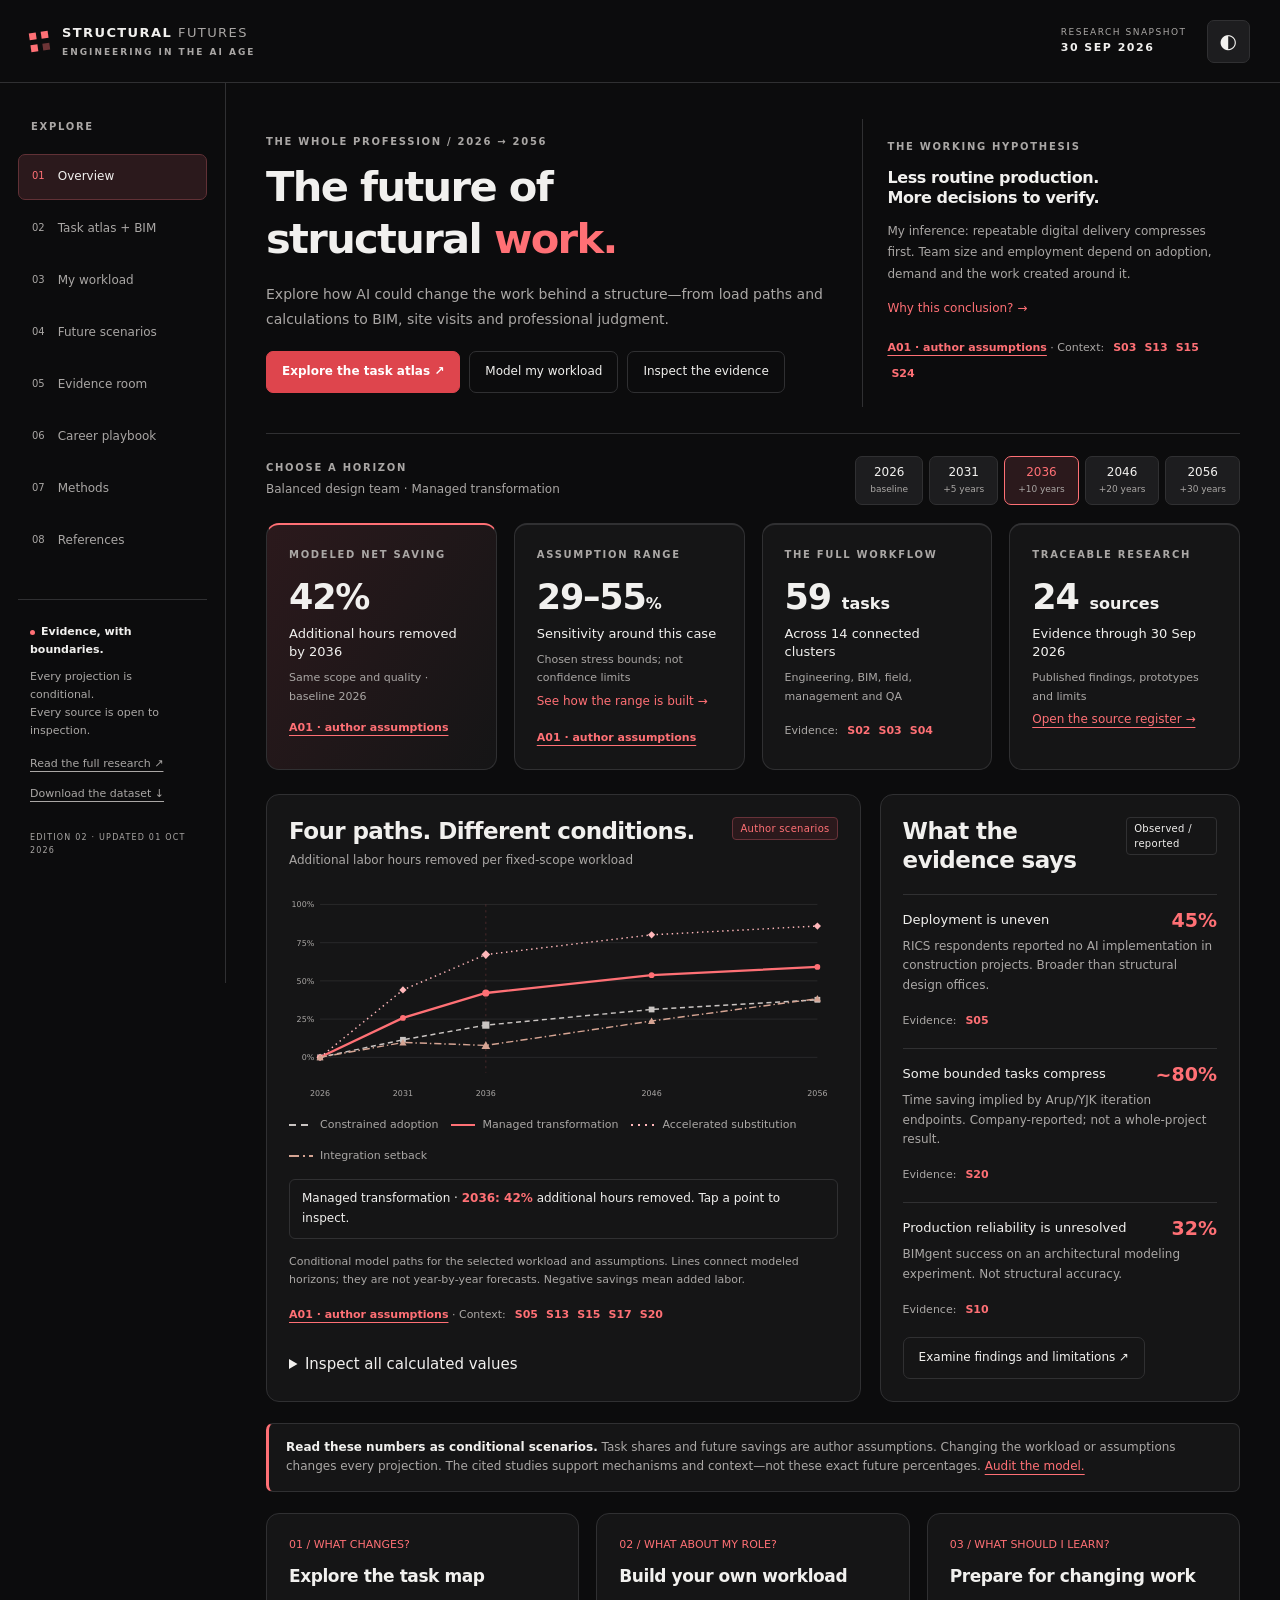
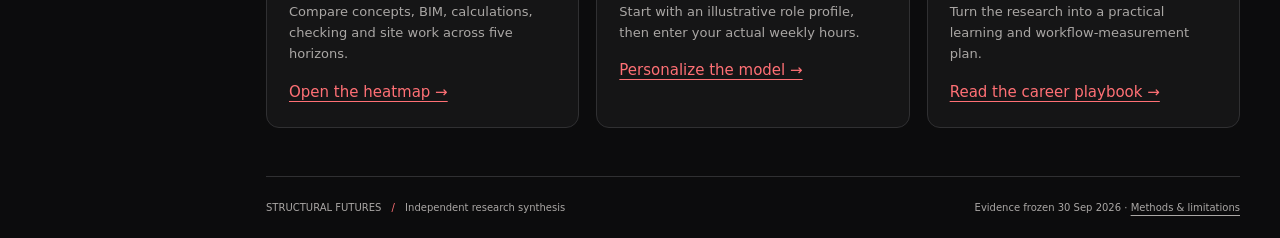
==== commit b409e868: "Polish narrow-screen filters, citation search and task-hour formatting" ====
--- a/index.html
+++ b/index.html
@@ -3,8 +3,8 @@
 <meta charset="utf-8"><meta name="viewport" content="width=device-width,initial-scale=1">
 <meta name="theme-color" content="#0c0c0d"><meta name="description" content="Explore how AI could reshape structural engineering: a cited task atlas, personal workload lab, and transparent future scenarios.">
 <title>Structural Futures — An atlas of engineering in the AI age</title>
-<link rel="stylesheet" href="styles.css?v=20261001-v2">
-<script defer src="data/research.js?v=20261001-v2"></script><script defer src="model.js?v=20261001-v2"></script><script defer src="app.js?v=20261001-v2"></script>
+<link rel="stylesheet" href="styles.css?v=20261001-v2-1">
+<script defer src="data/research.js?v=20261001-v2-1"></script><script defer src="model.js?v=20261001-v2-1"></script><script defer src="app.js?v=20261001-v2-1"></script>
 </head><body>
 <a class="skip" href="#main">Skip to content</a>
 <header class="topbar"><a class="brand" href="#overview" aria-label="Structural Futures home"><span class="brand-symbol" aria-hidden="true"><i></i><i></i><i></i><i></i></span><span>STRUCTURAL <b>FUTURES</b><small>ENGINEERING IN THE AI AGE</small></span></a><div class="top-actions"><span class="edition">RESEARCH SNAPSHOT <strong>30 SEP 2026</strong></span><button id="theme" class="icon-button" aria-label="Switch to light theme" title="Switch theme">◐</button><button id="menu-toggle" class="icon-button" aria-label="Open navigation" aria-expanded="false" aria-controls="sidebar">☰</button></div></header>
--- a/styles.css
+++ b/styles.css
@@ -1,4 +1,4 @@
 :root{color-scheme:dark;--bg:#0c0c0d;--panel:#151516;--panel2:#1d1d1f;--ink:#f1f0ee;--muted:#aaa7a5;--line:#303032;--accent:#ff7075;--accent-strong:#de454d;--tint:#2b191c;--scenario-slow:#c9c4c2;--scenario-central:#ff7075;--scenario-fast:#ffb7ba;--scenario-setback:#d5a493;--radius:13px;--sidebar:226px}
-*{box-sizing:border-box}html{scroll-behavior:smooth}body{margin:0;background:var(--bg);color:var(--ink);font:15px/1.65 Inter,ui-sans-serif,system-ui,-apple-system,BlinkMacSystemFont,"Segoe UI",sans-serif}a{color:var(--accent);text-underline-offset:4px}button,input,select,textarea{font:inherit}button,select,summary{cursor:pointer}button,a,input,select,summary{-webkit-tap-highlight-color:transparent}button{border:1px solid var(--line);border-radius:7px;padding:10px 15px;background:var(--panel2);color:var(--ink);font-size:13px;min-height:42px}button:hover{border-color:var(--accent)}button:disabled{opacity:.5;cursor:default}button:focus-visible,a:focus-visible,input:focus-visible,select:focus-visible,summary:focus-visible{outline:2px solid var(--accent);outline-offset:4px}input,select,textarea{background:var(--bg);color:var(--ink);border:1px solid var(--line);border-radius:7px;padding:10px 12px;max-width:100%;min-height:44px}input[type=range]{padding:0;min-height:28px;accent-color:var(--accent);width:100%}input[type=number]{width:95px}input[type=search]{width:100%}label{font-size:12px;color:var(--muted);display:grid;gap:6px}input[type=file]{width:100%;font-size:13px}p{margin:0 0 15px;color:var(--muted)}h1,h2,h3,h4{margin:0 0 13px;line-height:1.25;letter-spacing:-.025em}h1{font-size:clamp(32px,3.25vw,46px);font-weight:650;letter-spacing:-.04em}h2{font-size:23px;font-weight:620}h3{font-size:17px;font-weight:600}h4{font-size:14px}small{font-size:12px}ul{padding-left:20px;color:var(--muted)}li{margin:7px 0}.topbar{height:83px;padding:0 30px;display:flex;align-items:center;justify-content:space-between;border-bottom:1px solid var(--line);background:var(--bg);position:relative;z-index:20}.brand{display:flex;align-items:center;gap:13px;text-decoration:none;color:var(--ink);font-size:13px;letter-spacing:1.4px;font-weight:650}.brand b{font-weight:400;color:var(--muted)}.brand small{display:block;font-size:9px;letter-spacing:2px;color:var(--muted);margin-top:2px}.brand-symbol{display:grid;grid-template-columns:7px 7px;gap:5px;transform:rotate(-8deg)}.brand-symbol i{width:7px;height:7px;background:var(--accent);display:block}.brand-symbol i:last-child{opacity:.4}.top-actions{display:flex;align-items:center;gap:20px}.edition{font-size:9px;letter-spacing:1.5px;color:var(--muted)}.edition strong{display:block;color:var(--ink);font-size:11px;font-weight:550}.icon-button{padding:4px 12px;min-width:42px;font-size:20px}.app-shell{display:flex;max-width:1800px;margin:auto}aside{width:var(--sidebar);flex-shrink:0;border-right:1px solid var(--line);padding:29px 18px;position:sticky;top:0;height:100vh;display:flex;flex-direction:column}.nav-group,.eyebrow{font-size:10px;letter-spacing:1.7px;font-weight:650;color:var(--muted)}.nav-group{padding-left:13px;margin:7px 0 18px}nav{display:grid;gap:6px}nav a{display:flex;align-items:center;gap:13px;color:var(--muted);font-size:12px;text-decoration:none;border:1px solid transparent;border-radius:7px;padding:11px 13px;min-height:46px}.nav-num{font-size:10px;color:var(--muted);font-variant-numeric:tabular-nums}nav a.active{background:var(--tint);border-color:#613136;color:var(--ink)}nav a.active .nav-num{color:var(--accent)}nav a:hover{color:var(--ink);background:var(--panel)}.sidebar-bottom{border-top:1px solid var(--line);margin-top:35px;padding:23px 12px;font-size:11px}.sidebar-bottom b{font-weight:550}.sidebar-bottom p{font-size:11px;margin-top:9px}.sidebar-bottom a{display:block;color:var(--muted);font-size:11px;margin-top:12px}.live-dot{display:inline-block;width:5px;height:5px;background:var(--accent);border-radius:50%;margin-right:6px}.build-label{display:block;font-size:8px;letter-spacing:1.2px;color:var(--muted);margin-top:27px}main{min-width:0;flex:1;padding:36px 40px 22px}#content,footer{max-width:1240px;margin:auto}.page-heading{margin-bottom:27px}.page-heading .eyebrow{margin-bottom:12px}.page-heading p{max-width:830px;font-size:14px;margin:0}.accent{color:var(--accent)}.hero{display:grid;grid-template-columns:1.5fr 1fr;gap:30px;align-items:center;margin-bottom:26px}.hero h1{max-width:680px;margin:11px 0 17px}.hero p{font-size:14px;max-width:630px;line-height:1.8}.hero-aside{padding:20px 24px;border-left:1px solid var(--line)}.hero-aside h3{font-size:16px}.hero-aside p{font-size:12px;margin-bottom:10px}.actions{display:flex;flex-wrap:wrap;align-items:center;gap:9px;margin-top:18px}.actions a,.button-link{display:inline-flex;align-items:center;justify-content:center;border:1px solid var(--line);border-radius:7px;padding:10px 15px;text-decoration:none;font-size:12px;min-height:42px;color:var(--ink)}.primary{background:var(--accent-strong)!important;color:#fff!important;border-color:var(--accent-strong)!important;font-weight:600}.text-button{background:transparent;border:0;color:var(--accent);padding:0;min-height:28px;text-align:left;font-size:12px}.grid{display:grid;gap:17px}.two{grid-template-columns:repeat(2,minmax(0,1fr))}.three{grid-template-columns:repeat(3,minmax(0,1fr))}.four{grid-template-columns:repeat(4,minmax(0,1fr))}.card{background:var(--panel);border:1px solid var(--line);border-radius:var(--radius);padding:22px;min-width:0}.card p{font-size:13px}.card p:last-child{margin-bottom:0}.block{margin-top:24px}.section-head{display:flex;align-items:flex-start;justify-content:space-between;gap:16px;margin-bottom:19px}.section-head h2{margin:0}.section-head p{font-size:12px;margin:5px 0 0}.tag,.badge{display:inline-flex;align-items:center;border:1px solid var(--line);border-radius:4px;padding:3px 7px;color:var(--muted);font-size:10px;line-height:1.5;letter-spacing:.3px}.badge.assumption{background:var(--tint);color:var(--accent);border-color:#683239}.badge.observed{color:var(--ink)}.badge.inference{border-style:dashed;color:var(--muted)}.card-kicker{display:flex;align-items:center;justify-content:space-between;gap:10px}.metric{font-size:35px;font-weight:600;letter-spacing:-1.2px;line-height:1.2;margin:13px 0 7px;font-variant-numeric:tabular-nums}.metric small{font-size:16px;letter-spacing:0}.stat-label{font-size:13px;color:var(--ink);line-height:1.4}.stat-note{font-size:11px;color:var(--muted);margin-top:8px}.metric-card{border-top:2px solid var(--line)}.metric-card.featured{border-top-color:var(--accent);background:linear-gradient(120deg,var(--tint),var(--panel))}.citations{font-size:11px;color:var(--muted);margin-top:12px;line-height:1.8}.cite{display:inline-flex;align-items:center;color:var(--accent);font-size:11px;padding:2px 4px;min-height:26px;min-width:30px;text-decoration:none;font-weight:600;border-radius:3px}.cite:hover{background:var(--tint);text-decoration:underline}.assumption-link{font-size:11px;font-weight:600}.citation-label{margin-right:5px}.notice{background:var(--panel);border:1px solid var(--line);border-left:3px solid var(--accent);border-radius:7px;padding:14px 17px;color:var(--muted);font-size:12px;margin:21px 0}.notice strong{color:var(--ink)}.quiet{color:var(--muted)}.compact{font-size:12px}.horizon-bar{display:flex;align-items:center;gap:18px;justify-content:space-between;border-top:1px solid var(--line);padding-top:22px;margin-top:25px;margin-bottom:18px}.horizon-tabs{display:flex;gap:6px;flex-wrap:wrap}.horizon-tabs button{min-width:68px;line-height:1.3;font-size:12px;padding:8px 13px}.horizon-tabs small{display:block;font-size:9px;color:var(--muted);margin-top:3px}.horizon-tabs button[aria-pressed=true]{border-color:var(--accent);background:var(--tint);color:var(--accent)}.chart-layout{display:grid;grid-template-columns:1.65fr 1fr;gap:19px}.chart{width:100%;display:block;overflow:visible}.chart .data-point{cursor:pointer;outline:none}.chart .data-point:focus .point-ring{stroke:var(--ink);stroke-width:2}.chart-key{display:flex;flex-wrap:wrap;gap:13px;font-size:11px;margin-top:13px;color:var(--muted)}.chart-key span{display:flex;align-items:center;gap:7px}.chart-key svg{width:24px;height:10px}.chart-note{padding:9px 12px;border:1px solid var(--line);border-radius:6px;font-size:12px;margin-top:14px;color:var(--ink);min-height:39px}.chart-note b{color:var(--accent)}figure{margin:0;min-width:0}figcaption{font-size:11px;line-height:1.7;color:var(--muted);margin-top:14px}.signal{padding:14px 0;border-top:1px solid var(--line)}.signal:first-of-type{border-top:0;padding-top:3px}.signal .signal-title{display:flex;justify-content:space-between;gap:10px;font-size:13px;color:var(--ink);margin-bottom:5px}.signal strong{font-size:19px;color:var(--accent);line-height:1.2}.signal p{font-size:12px;margin:0}.controls{display:flex;align-items:end;gap:12px;flex-wrap:wrap;margin-bottom:20px}.controls label{flex:1;min-width:135px}.controls .search-field{flex:2;min-width:200px}.controls .count{font-size:12px;color:var(--muted);align-self:center}.table-wrap{overflow:auto;border-radius:8px}table{width:100%;border-collapse:collapse;text-align:left;font-size:12px}th,td{padding:13px 12px;border-bottom:1px solid var(--line);vertical-align:middle}th{font-size:10px;text-transform:uppercase;letter-spacing:.7px;font-weight:550;color:var(--muted)}td{color:var(--muted)}td strong,th[scope=row]{color:var(--ink)}th[scope=row]{font-size:12px;text-transform:none;letter-spacing:0;font-weight:550}caption{caption-side:bottom;text-align:left;font-size:11px;color:var(--muted);padding-top:15px;line-height:1.8}.heatmap{min-width:700px}.heatmap th[scope=row]{width:36%;min-width:240px}.heatmap th[scope=row] small{display:block;font-size:10px;color:var(--muted);font-weight:400;margin-top:3px}.heatmap td{text-align:center;padding:5px}.heat-cell{width:100%;border:1px solid transparent;border-radius:5px;min-height:43px;font-size:12px;font-variant-numeric:tabular-nums;color:#fff}.heat-cell:hover{border-color:var(--ink);transform:translateY(-1px)}.heat-0{background:#222223;color:#c8c7c7}.heat-1{background:#3b2226}.heat-2{background:#5c292e}.heat-3{background:#7d3038}.heat-4{background:#a03943}.heat-5{background:#bc424f}.heat-current{font-size:10px;max-width:135px;line-height:1.25}.heat-legend{display:flex;align-items:center;gap:6px;flex-wrap:wrap;font-size:11px;color:var(--muted);margin:16px 0}.heat-legend i{width:26px;height:12px;border-radius:2px}.task-summary{display:flex;align-items:center;justify-content:space-between;gap:15px;padding:16px 0;border-bottom:1px solid var(--line)}.task-summary h3{font-size:14px;margin:0 0 4px}.task-summary p{font-size:12px;margin:0}.task-summary .task-score{font-size:23px;color:var(--accent);font-weight:600}.scenario-select{display:grid;grid-template-columns:repeat(4,minmax(0,1fr));gap:10px;margin-bottom:20px}.scenario-button{text-align:left;background:var(--panel);padding:16px;display:flex;flex-direction:column;gap:8px;border-radius:10px;min-height:116px}.scenario-button strong{font-size:13px;line-height:1.4}.scenario-button small{color:var(--muted);font-size:11px;line-height:1.5}.scenario-button[aria-pressed=true]{border-color:var(--accent);background:var(--tint)}.scenario-index{font-size:10px;color:var(--accent);letter-spacing:1px}.workbench{display:grid;grid-template-columns:340px 1fr;gap:20px;align-items:start}.workbench>.card:first-child{position:sticky;top:20px}.control-stack{display:grid;gap:17px}.control-stack .form-row{display:grid;grid-template-columns:1fr 105px;align-items:end;gap:12px}.control-stack label output{float:right;color:var(--accent);font-weight:600}.range-label{display:flex;justify-content:space-between;gap:15px}.control-stack details{border-top:1px solid var(--line);padding-top:17px}.control-stack summary{font-size:13px;color:var(--ink)}.control-stack details[open] summary{margin-bottom:17px}.subhead{font-size:11px;text-transform:uppercase;letter-spacing:1.1px;color:var(--muted);margin-bottom:12px}.weekly-total{font-size:24px;color:var(--ink);font-variant-numeric:tabular-nums;margin:7px 0 0}.workload-table{min-width:450px}.workload-table td{padding:10px 8px}.workload-table input{width:78px;padding:8px;min-height:38px}.workload-table th:first-child{width:56%}.microbar{height:5px;background:var(--line);margin-top:5px;border-radius:5px;overflow:hidden}.microbar span{height:100%;display:block;background:var(--accent)}.saving-range{display:flex;align-items:center;gap:11px;color:var(--muted);font-size:12px}.saving-range .range-track{height:4px;flex:1;background:linear-gradient(90deg,#633039,var(--accent));border-radius:4px}.result-banner{padding:19px 22px;border:1px solid #683239;border-radius:10px;background:var(--tint);margin-bottom:18px}.result-banner p{font-size:12px;margin:7px 0 0}.result-banner strong{font-size:19px}.sensitivity-table td{padding:10px 8px}.sensitivity-table td:not(:first-child){font-variant-numeric:tabular-nums;text-align:right}.snapshot-actions{display:flex;gap:7px;flex-wrap:wrap}.snapshot-actions button{font-size:11px;padding:8px 11px}.timeline-grid{display:grid;grid-template-columns:1fr 1fr;gap:17px}.timeline-card{border-top:2px solid var(--line)}.timeline-card h3{font-size:18px}.timeline-card.selected{border-color:var(--accent)}.year-label{color:var(--accent);font-size:13px;letter-spacing:.5px;margin-bottom:12px}.evidence-card .metric{font-size:29px}.evidence-card .source-kind{font-size:10px;line-height:1.5;color:var(--muted)}.evidence-card h3{font-size:16px;margin-top:9px}.evidence-card .scope{font-size:11px;border-top:1px solid var(--line);padding-top:12px;margin-top:14px}.evidence-card .text-button{margin-top:10px}.source-card{margin-bottom:15px;scroll-margin-top:20px}.source-card.highlight{border-color:var(--accent)}.source-top{display:flex;align-items:flex-start;justify-content:space-between;gap:20px}.source-top h3{margin:10px 0;font-size:17px}.source-meta{font-size:11px;color:var(--muted);margin-bottom:15px}.source-id{font-size:12px;color:var(--accent);font-family:monospace}.source-card p{font-size:13px}.source-card b{color:var(--ink)}.source-open{font-size:12px;white-space:nowrap}.source-meta .tag{margin-left:6px}.formula{font:14px/1.9 ui-monospace,SFMono-Regular,monospace;background:var(--bg);border:1px solid var(--line);border-radius:7px;padding:17px;overflow:auto;color:var(--accent);margin:17px 0}.term-list{display:grid;grid-template-columns:75px 1fr;font-size:12px;gap:10px 15px}.term-list dt{color:var(--ink)}.term-list dd{margin:0;color:var(--muted)}details.card>summary{font-size:15px;font-weight:550}details.card[open]>summary{margin-bottom:20px}.assumption-table{min-width:570px}.step-num{font-size:11px;color:var(--accent);margin-bottom:12px}.career-card h3{font-size:17px}.career-card p{font-size:13px}.empty{padding:45px;text-align:center;color:var(--muted)}footer{display:flex;justify-content:space-between;gap:20px;border-top:1px solid var(--line);padding:23px 0 0;margin-top:48px;font-size:10px;color:var(--muted)}footer a{color:var(--muted)}.footer-slash{color:var(--accent);margin:0 7px}.skip{position:fixed;top:-100px;left:15px;z-index:60;background:var(--accent);color:#111;padding:12px}.skip:focus{top:10px}#menu-toggle,#print-report{display:none}#toast{position:fixed;bottom:25px;left:50%;transform:translateX(-50%);background:var(--ink);color:var(--bg);font-size:13px;padding:12px 19px;border-radius:8px;z-index:100;box-shadow:0 8px 35px #0006;max-width:calc(100% - 32px);display:none}#toast.show{display:block}dialog{color:var(--ink);background:var(--panel);border:1px solid var(--line);border-radius:15px;max-width:min(730px,calc(100% - 32px));width:730px;max-height:88vh;padding:25px;box-shadow:0 25px 100px #0009}dialog::backdrop{background:#000b;backdrop-filter:blur(4px)}.dialog-top{display:flex;align-items:center;justify-content:space-between;gap:15px;margin-bottom:16px}.dialog-top button{margin-left:auto}.dialog-source{border:1px solid var(--line);border-radius:9px;padding:18px;margin-top:15px}.dialog-source h3{font-size:15px}.dialog-source p{font-size:12px}.dialog-source dl{font-size:12px}.dialog-source .source-meta{font-size:10px}.detail-grid{display:grid;grid-template-columns:1fr 1fr;gap:16px}.detail-grid h3{font-size:15px}.detail-grid p,.detail-grid li{font-size:13px}.detail-metric{font-size:30px;color:var(--accent);margin:7px 0}.dialog-content p{font-size:13px}.readonly-link{width:100%;height:120px;resize:vertical;font:12px/1.6 monospace}.sr-only{position:absolute;width:1px;height:1px;padding:0;margin:-1px;overflow:hidden;clip:rect(0,0,0,0);white-space:nowrap;border:0}.light{color-scheme:light;--bg:#f5f4f2;--panel:#fff;--panel2:#ecebea;--ink:#1c1b1b;--muted:#656161;--line:#d7d4d2;--accent:#b6232d;--accent-strong:#b6232d;--tint:#f7e8e9;--scenario-slow:#615454;--scenario-central:#b6232d;--scenario-fast:#872229;--scenario-setback:#8d4b36}.light .heat-0{background:#ece9e8;color:#555}.light .result-banner,.light nav a.active{border-color:#d99da2}
-@media(min-width:1550px){main{padding:44px 55px}}@media(max-width:1200px){:root{--sidebar:205px}main{padding:30px 25px}.workbench{grid-template-columns:290px 1fr}.hero{grid-template-columns:1.3fr 1fr;gap:20px}.three{grid-template-columns:repeat(2,minmax(0,1fr))}.four{grid-template-columns:repeat(2,minmax(0,1fr))}.chart-layout{grid-template-columns:1fr}.scenario-select{grid-template-columns:repeat(2,minmax(0,1fr))}}@media(max-width:950px){.hero{grid-template-columns:1fr}.hero-aside{border-left:0;border-top:1px solid var(--line);padding:18px 0 0}.workbench{grid-template-columns:1fr}.workbench>.card:first-child{position:static}.control-stack{grid-template-columns:1fr 1fr}.control-stack>details,.control-stack>.full{grid-column:1/-1}.horizon-bar{align-items:flex-start;flex-direction:column;gap:12px}}@media(max-width:760px){.topbar{height:73px;padding:0 18px;position:sticky;top:0}.brand{font-size:11px}.brand small{font-size:8px}.edition{display:none}.top-actions{gap:8px}#menu-toggle{display:block}.app-shell{display:block}aside{position:fixed;left:0;top:73px;height:calc(100dvh - 73px);width:260px;z-index:40;background:var(--bg);transform:translateX(-100%);transition:transform .18s;overflow:auto}.nav-open aside{transform:translateX(0)}body.nav-open{overflow:hidden}#nav-backdrop:not([hidden]){display:block;position:fixed;inset:73px 0 0;background:#0009;z-index:30}main{padding:24px 17px 20px}h1{font-size:33px}h2{font-size:21px}.hero{gap:8px}.hero-aside{display:none}.hero p{font-size:13px}.page-heading p{font-size:13px}.card{padding:18px}.two,.three,.timeline-grid{grid-template-columns:1fr}.four{gap:10px}.metric{font-size:29px}.metric-card{padding:15px}.metric-card .eyebrow{font-size:9px;letter-spacing:.7px}.stat-note{font-size:11px}.horizon-tabs{width:100%;gap:5px}.horizon-tabs button{min-width:0;flex:1;padding:9px 5px}.horizon-bar{margin-top:18px;padding-top:18px}.section-head{flex-wrap:wrap}.section-head h2{font-size:19px}.controls{gap:9px}.controls label{min-width:calc(50% - 10px)}.controls .search-field{flex-basis:100%}.heatmap{min-width:620px}.heatmap th[scope=row]{min-width:205px}.heatmap td{padding:4px}.heatmap th{padding:10px 6px}.heat-current{font-size:9px}.heat-cell{min-height:43px}.table-wrap{border:1px solid var(--line)}.table-wrap table{margin:0}.table-wrap caption{padding:12px}.scenario-button{padding:13px;min-height:112px}.scenario-button strong{font-size:12px}.control-stack{grid-template-columns:1fr}.control-stack>details,.control-stack>.full{grid-column:auto}.snapshot-actions button{flex:1}.source-top{flex-direction:column;gap:4px}.source-card h3{font-size:16px}.detail-grid{grid-template-columns:1fr}dialog{max-width:calc(100% - 18px);padding:18px;max-height:90dvh}.chart text{font-size:12px}.chart-key{font-size:10px;gap:9px}footer{display:block;font-size:10px}footer>span{display:block;margin-top:9px}.build-label{font-size:9px}.citations{font-size:11px}.cite{padding:5px 6px;min-height:32px}.source-card{scroll-margin-top:90px}.actions a{flex:1}.actions .primary{flex-basis:100%}.workload-table input{font-size:16px}.controls input,.controls select,.control-stack input,.control-stack select{font-size:16px}}@media(prefers-reduced-motion:reduce){html{scroll-behavior:auto}aside{transition:none}.heat-cell:hover{transform:none}}
+*{box-sizing:border-box}html{scroll-behavior:smooth}body{margin:0;background:var(--bg);color:var(--ink);font:15px/1.65 Inter,ui-sans-serif,system-ui,-apple-system,BlinkMacSystemFont,"Segoe UI",sans-serif}a{color:var(--accent);text-underline-offset:4px}button,input,select,textarea{font:inherit}button,select,summary{cursor:pointer}button,a,input,select,summary{-webkit-tap-highlight-color:transparent}button{border:1px solid var(--line);border-radius:7px;padding:10px 15px;background:var(--panel2);color:var(--ink);font-size:13px;min-height:42px}button:hover{border-color:var(--accent)}button:disabled{opacity:.5;cursor:default}button:focus-visible,a:focus-visible,input:focus-visible,select:focus-visible,summary:focus-visible{outline:2px solid var(--accent);outline-offset:4px}input,select,textarea{background:var(--bg);color:var(--ink);border:1px solid var(--line);border-radius:7px;padding:10px 12px;max-width:100%;min-height:44px}input[type=range]{padding:0;min-height:28px;accent-color:var(--accent);width:100%}input[type=number]{width:95px}input[type=search]{width:100%}select{width:100%;min-width:0}label{font-size:12px;color:var(--muted);display:grid;gap:6px}input[type=file]{width:100%;font-size:13px}p{margin:0 0 15px;color:var(--muted)}h1,h2,h3,h4{margin:0 0 13px;line-height:1.25;letter-spacing:-.025em}h1{font-size:clamp(32px,3.25vw,46px);font-weight:650;letter-spacing:-.04em}h2{font-size:23px;font-weight:620}h3{font-size:17px;font-weight:600}h4{font-size:14px}small{font-size:12px}ul{padding-left:20px;color:var(--muted)}li{margin:7px 0}.topbar{height:83px;padding:0 30px;display:flex;align-items:center;justify-content:space-between;border-bottom:1px solid var(--line);background:var(--bg);position:relative;z-index:20}.brand{display:flex;align-items:center;gap:13px;text-decoration:none;color:var(--ink);font-size:13px;letter-spacing:1.4px;font-weight:650}.brand b{font-weight:400;color:var(--muted)}.brand small{display:block;font-size:9px;letter-spacing:2px;color:var(--muted);margin-top:2px}.brand-symbol{display:grid;grid-template-columns:7px 7px;gap:5px;transform:rotate(-8deg)}.brand-symbol i{width:7px;height:7px;background:var(--accent);display:block}.brand-symbol i:last-child{opacity:.4}.top-actions{display:flex;align-items:center;gap:20px}.edition{font-size:9px;letter-spacing:1.5px;color:var(--muted)}.edition strong{display:block;color:var(--ink);font-size:11px;font-weight:550}.icon-button{padding:4px 12px;min-width:42px;font-size:20px}.app-shell{display:flex;max-width:1800px;margin:auto}aside{width:var(--sidebar);flex-shrink:0;border-right:1px solid var(--line);padding:29px 18px;position:sticky;top:0;height:100vh;display:flex;flex-direction:column}.nav-group,.eyebrow{font-size:10px;letter-spacing:1.7px;font-weight:650;color:var(--muted)}.nav-group{padding-left:13px;margin:7px 0 18px}nav{display:grid;gap:6px}nav a{display:flex;align-items:center;gap:13px;color:var(--muted);font-size:12px;text-decoration:none;border:1px solid transparent;border-radius:7px;padding:11px 13px;min-height:46px}.nav-num{font-size:10px;color:var(--muted);font-variant-numeric:tabular-nums}nav a.active{background:var(--tint);border-color:#613136;color:var(--ink)}nav a.active .nav-num{color:var(--accent)}nav a:hover{color:var(--ink);background:var(--panel)}.sidebar-bottom{border-top:1px solid var(--line);margin-top:35px;padding:23px 12px;font-size:11px}.sidebar-bottom b{font-weight:550}.sidebar-bottom p{font-size:11px;margin-top:9px}.sidebar-bottom a{display:block;color:var(--muted);font-size:11px;margin-top:12px}.live-dot{display:inline-block;width:5px;height:5px;background:var(--accent);border-radius:50%;margin-right:6px}.build-label{display:block;font-size:8px;letter-spacing:1.2px;color:var(--muted);margin-top:27px}main{min-width:0;flex:1;padding:36px 40px 22px}#content,footer{max-width:1240px;margin:auto}.page-heading{margin-bottom:27px}.page-heading .eyebrow{margin-bottom:12px}.page-heading p{max-width:830px;font-size:14px;margin:0}.accent{color:var(--accent)}.hero{display:grid;grid-template-columns:1.5fr 1fr;gap:30px;align-items:center;margin-bottom:26px}.hero h1{max-width:680px;margin:11px 0 17px}.hero p{font-size:14px;max-width:630px;line-height:1.8}.hero-aside{padding:20px 24px;border-left:1px solid var(--line)}.hero-aside h3{font-size:16px}.hero-aside p{font-size:12px;margin-bottom:10px}.actions{display:flex;flex-wrap:wrap;align-items:center;gap:9px;margin-top:18px}.actions a,.button-link{display:inline-flex;align-items:center;justify-content:center;border:1px solid var(--line);border-radius:7px;padding:10px 15px;text-decoration:none;font-size:12px;min-height:42px;color:var(--ink)}.primary{background:var(--accent-strong)!important;color:#fff!important;border-color:var(--accent-strong)!important;font-weight:600}.text-button{background:transparent;border:0;color:var(--accent);padding:0;min-height:28px;text-align:left;font-size:12px}.grid{display:grid;gap:17px}.two{grid-template-columns:repeat(2,minmax(0,1fr))}.three{grid-template-columns:repeat(3,minmax(0,1fr))}.four{grid-template-columns:repeat(4,minmax(0,1fr))}.card{background:var(--panel);border:1px solid var(--line);border-radius:var(--radius);padding:22px;min-width:0}.card p{font-size:13px}.card p:last-child{margin-bottom:0}.block{margin-top:24px}.section-head{display:flex;align-items:flex-start;justify-content:space-between;gap:16px;margin-bottom:19px}.section-head h2{margin:0}.section-head p{font-size:12px;margin:5px 0 0}.tag,.badge{display:inline-flex;align-items:center;border:1px solid var(--line);border-radius:4px;padding:3px 7px;color:var(--muted);font-size:10px;line-height:1.5;letter-spacing:.3px}.badge.assumption{background:var(--tint);color:var(--accent);border-color:#683239}.badge.observed{color:var(--ink)}.badge.inference{border-style:dashed;color:var(--muted)}.card-kicker{display:flex;align-items:center;justify-content:space-between;gap:10px}.metric{font-size:35px;font-weight:600;letter-spacing:-1.2px;line-height:1.2;margin:13px 0 7px;font-variant-numeric:tabular-nums}.metric small{font-size:16px;letter-spacing:0}.stat-label{font-size:13px;color:var(--ink);line-height:1.4}.stat-note{font-size:11px;color:var(--muted);margin-top:8px}.metric-card{border-top:2px solid var(--line)}.metric-card.featured{border-top-color:var(--accent);background:linear-gradient(120deg,var(--tint),var(--panel))}.citations{font-size:11px;color:var(--muted);margin-top:12px;line-height:1.8}.cite{display:inline-flex;align-items:center;color:var(--accent);font-size:11px;padding:2px 4px;min-height:26px;min-width:30px;text-decoration:none;font-weight:600;border-radius:3px}.cite:hover{background:var(--tint);text-decoration:underline}.assumption-link{font-size:11px;font-weight:600}.citation-label{margin-right:5px}.notice{background:var(--panel);border:1px solid var(--line);border-left:3px solid var(--accent);border-radius:7px;padding:14px 17px;color:var(--muted);font-size:12px;margin:21px 0}.notice strong{color:var(--ink)}.quiet{color:var(--muted)}.compact{font-size:12px}.horizon-bar{display:flex;align-items:center;gap:18px;justify-content:space-between;border-top:1px solid var(--line);padding-top:22px;margin-top:25px;margin-bottom:18px}.horizon-tabs{display:flex;gap:6px;flex-wrap:wrap}.horizon-tabs button{min-width:68px;line-height:1.3;font-size:12px;padding:8px 13px}.horizon-tabs small{display:block;font-size:9px;color:var(--muted);margin-top:3px}.horizon-tabs button[aria-pressed=true]{border-color:var(--accent);background:var(--tint);color:var(--accent)}.chart-layout{display:grid;grid-template-columns:1.65fr 1fr;gap:19px}.chart{width:100%;display:block;overflow:visible}.chart .data-point{cursor:pointer;outline:none}.chart .data-point:focus .point-ring{stroke:var(--ink);stroke-width:2}.chart-key{display:flex;flex-wrap:wrap;gap:13px;font-size:11px;margin-top:13px;color:var(--muted)}.chart-key span{display:flex;align-items:center;gap:7px}.chart-key svg{width:24px;height:10px}.chart-note{padding:9px 12px;border:1px solid var(--line);border-radius:6px;font-size:12px;margin-top:14px;color:var(--ink);min-height:39px}.chart-note b{color:var(--accent)}figure{margin:0;min-width:0}figcaption{font-size:11px;line-height:1.7;color:var(--muted);margin-top:14px}.signal{padding:14px 0;border-top:1px solid var(--line)}.signal:first-of-type{border-top:0;padding-top:3px}.signal .signal-title{display:flex;justify-content:space-between;gap:10px;font-size:13px;color:var(--ink);margin-bottom:5px}.signal strong{font-size:19px;color:var(--accent);line-height:1.2}.signal p{font-size:12px;margin:0}.controls{display:flex;align-items:end;gap:12px;flex-wrap:wrap;margin-bottom:20px}.controls label{flex:1;min-width:135px}.controls .search-field{flex:2;min-width:200px}.controls .count{font-size:12px;color:var(--muted);align-self:center}.table-wrap{overflow:auto;border-radius:8px}table{width:100%;border-collapse:collapse;text-align:left;font-size:12px}th,td{padding:13px 12px;border-bottom:1px solid var(--line);vertical-align:middle}th{font-size:10px;text-transform:uppercase;letter-spacing:.7px;font-weight:550;color:var(--muted)}td{color:var(--muted)}td strong,th[scope=row]{color:var(--ink)}th[scope=row]{font-size:12px;text-transform:none;letter-spacing:0;font-weight:550}caption{caption-side:bottom;text-align:left;font-size:11px;color:var(--muted);padding-top:15px;line-height:1.8}.heatmap{min-width:700px}.heatmap th[scope=row]{width:36%;min-width:240px}.heatmap th[scope=row] small{display:block;font-size:10px;color:var(--muted);font-weight:400;margin-top:3px}.heatmap td{text-align:center;padding:5px}.heat-cell{width:100%;border:1px solid transparent;border-radius:5px;min-height:43px;font-size:12px;font-variant-numeric:tabular-nums;color:#fff}.heat-cell:hover{border-color:var(--ink);transform:translateY(-1px)}.heat-0{background:#222223;color:#c8c7c7}.heat-1{background:#3b2226}.heat-2{background:#5c292e}.heat-3{background:#7d3038}.heat-4{background:#a03943}.heat-5{background:#bc424f}.heat-current{font-size:10px;max-width:135px;line-height:1.25}.heat-legend{display:flex;align-items:center;gap:6px;flex-wrap:wrap;font-size:11px;color:var(--muted);margin:16px 0}.heat-legend i{width:26px;height:12px;border-radius:2px}.task-summary{display:flex;align-items:center;justify-content:space-between;gap:15px;padding:16px 0;border-bottom:1px solid var(--line)}.task-summary h3{font-size:14px;margin:0 0 4px}.task-summary p{font-size:12px;margin:0}.task-summary .task-score{font-size:23px;color:var(--accent);font-weight:600}.scenario-select{display:grid;grid-template-columns:repeat(4,minmax(0,1fr));gap:10px;margin-bottom:20px}.scenario-button{text-align:left;background:var(--panel);padding:16px;display:flex;flex-direction:column;gap:8px;border-radius:10px;min-height:116px}.scenario-button strong{font-size:13px;line-height:1.4}.scenario-button small{color:var(--muted);font-size:11px;line-height:1.5}.scenario-button[aria-pressed=true]{border-color:var(--accent);background:var(--tint)}.scenario-index{font-size:10px;color:var(--accent);letter-spacing:1px}.workbench{display:grid;grid-template-columns:340px 1fr;gap:20px;align-items:start}.workbench>.card:first-child{position:sticky;top:20px}.control-stack{display:grid;gap:17px}.control-stack .form-row{display:grid;grid-template-columns:1fr 105px;align-items:end;gap:12px}.control-stack label output{float:right;color:var(--accent);font-weight:600}.range-label{display:flex;justify-content:space-between;gap:15px}.control-stack details{border-top:1px solid var(--line);padding-top:17px}.control-stack summary{font-size:13px;color:var(--ink)}.control-stack details[open] summary{margin-bottom:17px}.subhead{font-size:11px;text-transform:uppercase;letter-spacing:1.1px;color:var(--muted);margin-bottom:12px}.weekly-total{font-size:24px;color:var(--ink);font-variant-numeric:tabular-nums;margin:7px 0 0}.workload-table{min-width:450px}.workload-table td{padding:10px 8px}.workload-table input{width:78px;padding:8px;min-height:38px}.workload-table th:first-child{width:56%}.microbar{height:5px;background:var(--line);margin-top:5px;border-radius:5px;overflow:hidden}.microbar span{height:100%;display:block;background:var(--accent)}.saving-range{display:flex;align-items:center;gap:11px;color:var(--muted);font-size:12px}.saving-range .range-track{height:4px;flex:1;background:linear-gradient(90deg,#633039,var(--accent));border-radius:4px}.result-banner{padding:19px 22px;border:1px solid #683239;border-radius:10px;background:var(--tint);margin-bottom:18px}.result-banner p{font-size:12px;margin:7px 0 0}.result-banner strong{font-size:19px}.sensitivity-table td{padding:10px 8px}.sensitivity-table td:not(:first-child){font-variant-numeric:tabular-nums;text-align:right}.snapshot-actions{display:flex;gap:7px;flex-wrap:wrap}.snapshot-actions button{font-size:11px;padding:8px 11px}.timeline-grid{display:grid;grid-template-columns:1fr 1fr;gap:17px}.timeline-card{border-top:2px solid var(--line)}.timeline-card h3{font-size:18px}.timeline-card.selected{border-color:var(--accent)}.year-label{color:var(--accent);font-size:13px;letter-spacing:.5px;margin-bottom:12px}.evidence-card .metric{font-size:29px}.evidence-card .source-kind{font-size:10px;line-height:1.5;color:var(--muted)}.evidence-card h3{font-size:16px;margin-top:9px}.evidence-card .scope{font-size:11px;border-top:1px solid var(--line);padding-top:12px;margin-top:14px}.evidence-card .text-button{margin-top:10px}.source-card{margin-bottom:15px;scroll-margin-top:20px}.source-card.highlight{border-color:var(--accent)}.source-top{display:flex;align-items:flex-start;justify-content:space-between;gap:20px}.source-top h3{margin:10px 0;font-size:17px}.source-meta{font-size:11px;color:var(--muted);margin-bottom:15px}.source-id{font-size:12px;color:var(--accent);font-family:monospace}.source-card p{font-size:13px}.source-card b{color:var(--ink)}.source-open{font-size:12px;white-space:nowrap}.source-meta .tag{margin-left:6px}.formula{font:14px/1.9 ui-monospace,SFMono-Regular,monospace;background:var(--bg);border:1px solid var(--line);border-radius:7px;padding:17px;overflow:auto;color:var(--accent);margin:17px 0}.term-list{display:grid;grid-template-columns:75px 1fr;font-size:12px;gap:10px 15px}.term-list dt{color:var(--ink)}.term-list dd{margin:0;color:var(--muted)}details.card>summary{font-size:15px;font-weight:550}details.card[open]>summary{margin-bottom:20px}.assumption-table{min-width:570px}.step-num{font-size:11px;color:var(--accent);margin-bottom:12px}.career-card h3{font-size:17px}.career-card p{font-size:13px}.empty{padding:45px;text-align:center;color:var(--muted)}footer{display:flex;justify-content:space-between;gap:20px;border-top:1px solid var(--line);padding:23px 0 0;margin-top:48px;font-size:10px;color:var(--muted)}footer a{color:var(--muted)}.footer-slash{color:var(--accent);margin:0 7px}.skip{position:fixed;top:-100px;left:15px;z-index:60;background:var(--accent);color:#111;padding:12px}.skip:focus{top:10px}#menu-toggle,#print-report{display:none}#toast{position:fixed;bottom:25px;left:50%;transform:translateX(-50%);background:var(--ink);color:var(--bg);font-size:13px;padding:12px 19px;border-radius:8px;z-index:100;box-shadow:0 8px 35px #0006;max-width:calc(100% - 32px);display:none}#toast.show{display:block}dialog{color:var(--ink);background:var(--panel);border:1px solid var(--line);border-radius:15px;max-width:min(730px,calc(100% - 32px));width:730px;max-height:88vh;padding:25px;box-shadow:0 25px 100px #0009}dialog::backdrop{background:#000b;backdrop-filter:blur(4px)}.dialog-top{display:flex;align-items:center;justify-content:space-between;gap:15px;margin-bottom:16px}.dialog-top button{margin-left:auto}.dialog-source{border:1px solid var(--line);border-radius:9px;padding:18px;margin-top:15px}.dialog-source h3{font-size:15px}.dialog-source p{font-size:12px}.dialog-source dl{font-size:12px}.dialog-source .source-meta{font-size:10px}.detail-grid{display:grid;grid-template-columns:1fr 1fr;gap:16px}.detail-grid h3{font-size:15px}.detail-grid p,.detail-grid li{font-size:13px}.detail-metric{font-size:30px;color:var(--accent);margin:7px 0}.dialog-content p{font-size:13px}.readonly-link{width:100%;height:120px;resize:vertical;font:12px/1.6 monospace}.sr-only{position:absolute;width:1px;height:1px;padding:0;margin:-1px;overflow:hidden;clip:rect(0,0,0,0);white-space:nowrap;border:0}.light{color-scheme:light;--bg:#f5f4f2;--panel:#fff;--panel2:#ecebea;--ink:#1c1b1b;--muted:#656161;--line:#d7d4d2;--accent:#b6232d;--accent-strong:#b6232d;--tint:#f7e8e9;--scenario-slow:#615454;--scenario-central:#b6232d;--scenario-fast:#872229;--scenario-setback:#8d4b36}.light .heat-0{background:#ece9e8;color:#555}.light .result-banner,.light nav a.active{border-color:#d99da2}
+@media(min-width:1550px){main{padding:44px 55px}}@media(max-width:1200px){:root{--sidebar:205px}main{padding:30px 25px}.workbench{grid-template-columns:290px 1fr}.hero{grid-template-columns:1.3fr 1fr;gap:20px}.three{grid-template-columns:repeat(2,minmax(0,1fr))}.four{grid-template-columns:repeat(2,minmax(0,1fr))}.chart-layout{grid-template-columns:1fr}.scenario-select{grid-template-columns:repeat(2,minmax(0,1fr))}}@media(max-width:950px){.hero{grid-template-columns:1fr}.hero-aside{border-left:0;border-top:1px solid var(--line);padding:18px 0 0}.workbench{grid-template-columns:1fr}.workbench>.card:first-child{position:static}.control-stack{grid-template-columns:1fr 1fr}.control-stack>details,.control-stack>.full{grid-column:1/-1}.horizon-bar{align-items:flex-start;flex-direction:column;gap:12px}}@media(max-width:760px){.topbar{height:73px;padding:0 18px;position:sticky;top:0}.brand{font-size:11px}.brand small{font-size:8px}.edition{display:none}.top-actions{gap:8px}#menu-toggle{display:block}.app-shell{display:block}aside{position:fixed;left:0;top:73px;height:calc(100dvh - 73px);width:260px;z-index:40;background:var(--bg);transform:translateX(-100%);visibility:hidden;transition:transform .18s;overflow:auto}.nav-open aside{transform:translateX(0);visibility:visible}body.nav-open{overflow:hidden}#nav-backdrop:not([hidden]){display:block;position:fixed;inset:73px 0 0;background:#0009;z-index:30}main{padding:24px 17px 20px}h1{font-size:33px}h2{font-size:21px}.hero{gap:8px}.hero-aside{display:none}.hero p{font-size:13px}.page-heading p{font-size:13px}.card{padding:18px}.two,.three,.timeline-grid{grid-template-columns:1fr}.four{gap:10px}.metric{font-size:29px}.metric-card{padding:15px}.metric-card .eyebrow{font-size:9px;letter-spacing:.7px}.stat-note{font-size:11px}.horizon-tabs{width:100%;gap:5px}.horizon-tabs button{min-width:0;flex:1;padding:9px 5px}.horizon-bar{margin-top:18px;padding-top:18px}.section-head{flex-wrap:wrap}.section-head h2{font-size:19px}.controls{gap:9px}.controls label{min-width:calc(50% - 10px)}.controls .search-field{flex-basis:100%}.heatmap{min-width:620px}.heatmap th[scope=row]{min-width:205px}.heatmap td{padding:4px}.heatmap th{padding:10px 6px}.heat-current{font-size:9px}.heat-cell{min-height:43px}.table-wrap{border:1px solid var(--line)}.table-wrap table{margin:0}.table-wrap caption{padding:12px}.scenario-button{padding:13px;min-height:112px}.scenario-button strong{font-size:12px}.control-stack{grid-template-columns:1fr}.control-stack>details,.control-stack>.full{grid-column:auto}.snapshot-actions button{flex:1}.source-top{flex-direction:column;gap:4px}.source-card h3{font-size:16px}.detail-grid{grid-template-columns:1fr}dialog{max-width:calc(100% - 18px);padding:18px;max-height:90dvh}.chart text{font-size:12px}.chart-key{font-size:10px;gap:9px}footer{display:block;font-size:10px}footer>span{display:block;margin-top:9px}.build-label{font-size:9px}.citations{font-size:11px}.cite{padding:5px 6px;min-height:32px}.source-card{scroll-margin-top:90px}.actions a{flex:1}.actions .primary{flex-basis:100%}.workload-table input{font-size:16px}.controls input,.controls select,.control-stack input,.control-stack select{font-size:16px}}@media(prefers-reduced-motion:reduce){html{scroll-behavior:auto}aside{transition:none}.heat-cell:hover{transform:none}}
 @media print{body{background:#fff;color:#111}.topbar,.app-shell,dialog,#toast{display:none!important}#print-report{display:block!important;font-size:11px;line-height:1.5}#print-report h1{font-size:25px}#print-report h2{font-size:18px;margin-top:22px}#print-report p,#print-report td,#print-report th,#print-report caption{color:#222}#print-report .card{background:white;border:1px solid #ccc;break-inside:avoid;margin:14px 0}#print-report table{font-size:10px}#print-report a{color:#222;word-break:break-word}#print-report .print-sources{font-size:9px}#print-report .print-sources article{break-inside:avoid;margin:12px 0}#print-report .citations{color:#222}.print-new-page{break-before:page}@page{margin:16mm}}
